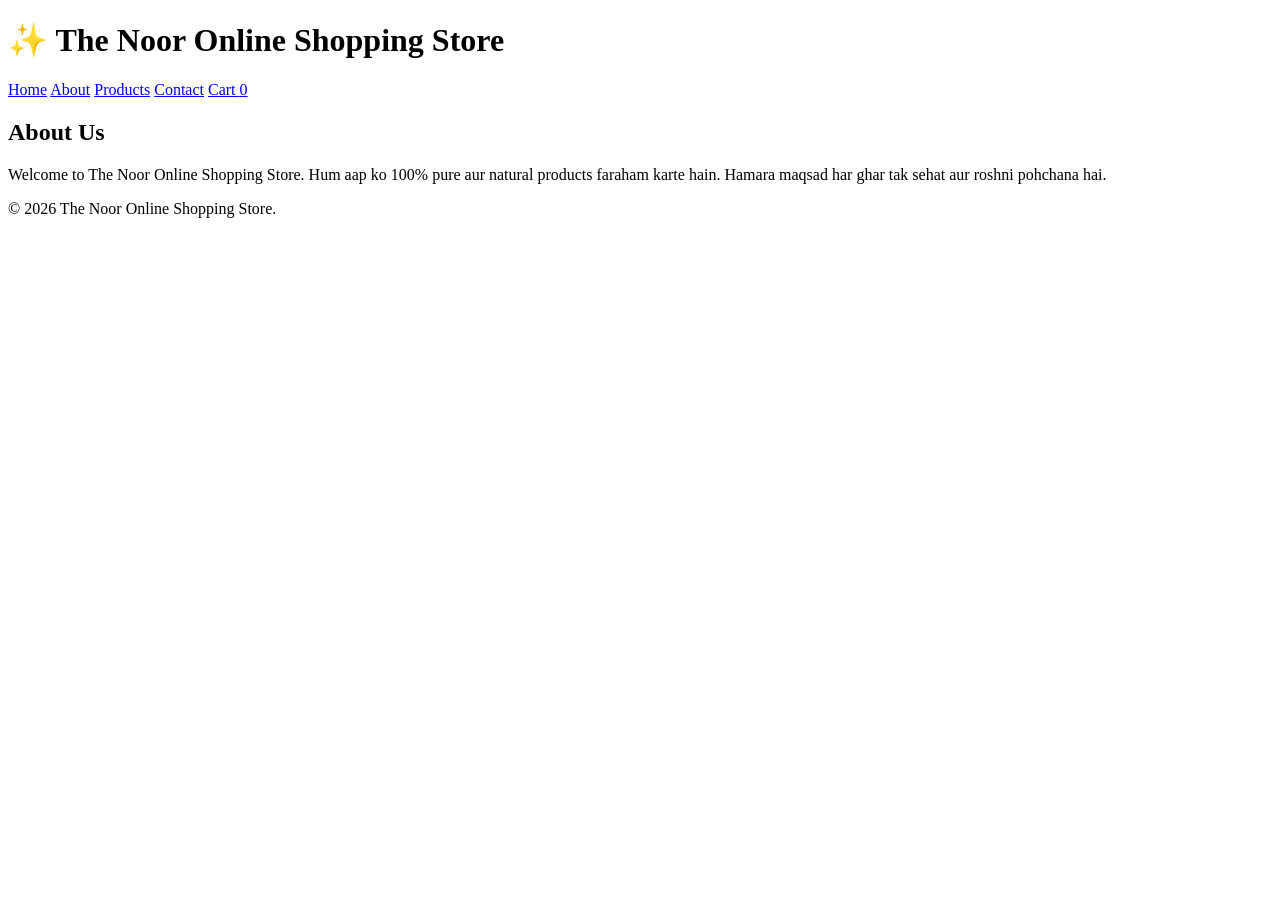
==== about.html @ 9815e2d3 "Create about.html" ====
<!DOCTYPE html>
<html lang="en">
<head>
  <meta charset="UTF-8">
  <meta name="viewport" content="width=device-width, initial-scale=1.0">
  <title>About - The Noor Online Shopping Store</title>
  <link rel="stylesheet" href="style.css">
</head>
<body>
  <header>
    <h1>✨ The Noor Online Shopping Store</h1>
    <nav>
      <a href="index.html">Home</a>
      <a href="about.html" class="active">About</a>
      <a href="products.html">Products</a>
      <a href="contact.html">Contact</a>
      <a href="cart.html">Cart <span id="cart-count">0</span></a>
    </nav>
  </header>
  <div class="container">
    <h2>About Us</h2>
    <p>Welcome to The Noor Online Shopping Store. Hum aap ko 100% pure aur natural products faraham karte hain. Hamara maqsad har ghar tak sehat aur roshni pohchana hai.</p>
  </div>
  <footer><p>© 2026 The Noor Online Shopping Store.</p></footer>
  <script src="script.js"></script>
</body>
</html>
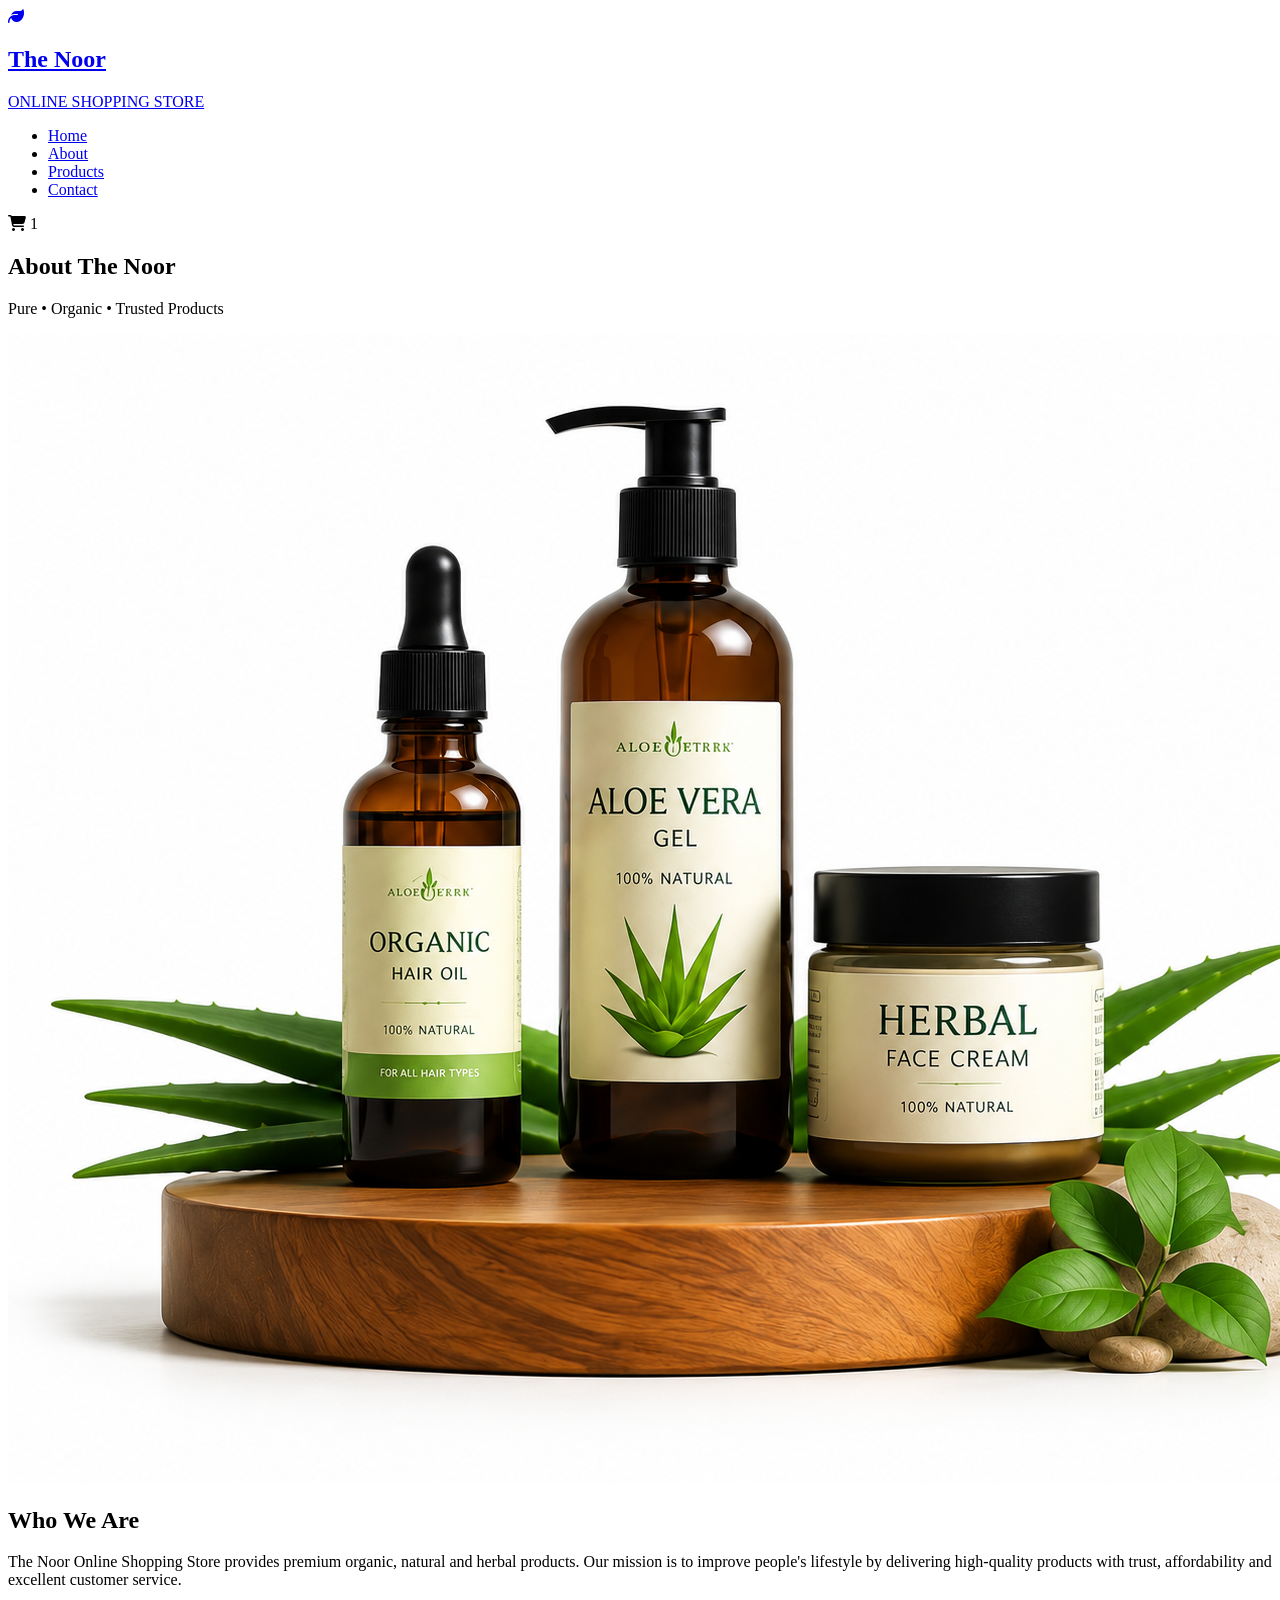
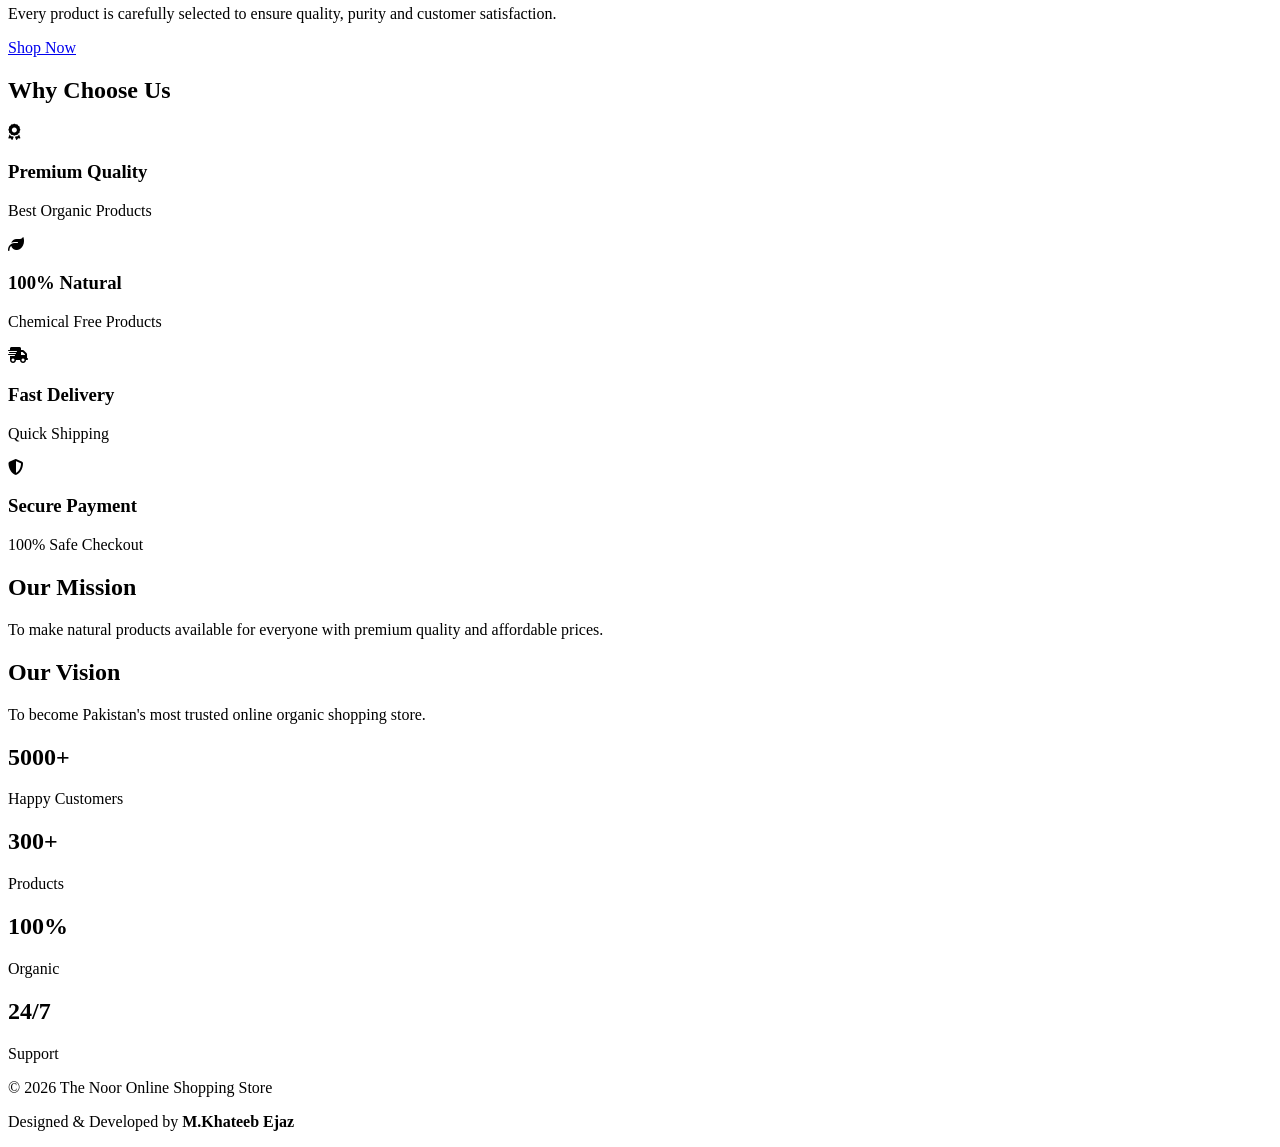
==== commit 813722cb: "Update about.html" ====
--- a/about.html
+++ b/about.html
@@ -1,27 +1,265 @@
 <!DOCTYPE html>
 <html lang="en">
+
 <head>
-  <meta charset="UTF-8">
-  <meta name="viewport" content="width=device-width, initial-scale=1.0">
-  <title>About - The Noor Online Shopping Store</title>
-  <link rel="stylesheet" href="style.css">
+
+<meta charset="UTF-8">
+<meta name="viewport" content="width=device-width, initial-scale=1.0">
+
+<title>About | The Noor Online Shopping Store</title>
+
+<link rel="preconnect" href="https://fonts.googleapis.com">
+<link rel="preconnect" href="https://fonts.gstatic.com" crossorigin>
+
+<link href="https://fonts.googleapis.com/css2?family=Poppins:wght@300;400;500;600;700;800&display=swap" rel="stylesheet">
+
+<link rel="stylesheet"
+href="https://cdnjs.cloudflare.com/ajax/libs/font-awesome/6.7.1/css/all.min.css">
+
+<link rel="stylesheet" href="about.css">
+
 </head>
+
 <body>
-  <header>
-    <h1>✨ The Noor Online Shopping Store</h1>
-    <nav>
-      <a href="index.html">Home</a>
-      <a href="about.html" class="active">About</a>
-      <a href="products.html">Products</a>
-      <a href="contact.html">Contact</a>
-      <a href="cart.html">Cart <span id="cart-count">0</span></a>
-    </nav>
-  </header>
-  <div class="container">
-    <h2>About Us</h2>
-    <p>Welcome to The Noor Online Shopping Store. Hum aap ko 100% pure aur natural products faraham karte hain. Hamara maqsad har ghar tak sehat aur roshni pohchana hai.</p>
-  </div>
-  <footer><p>© 2026 The Noor Online Shopping Store.</p></footer>
-  <script src="script.js"></script>
+
+<!-- NAVBAR -->
+
+<header>
+
+<nav class="navbar">
+
+<a href="index.html" class="logo">
+
+<i class="fa-solid fa-leaf"></i>
+
+<div>
+
+<h2>The Noor</h2>
+
+<span>ONLINE SHOPPING STORE</span>
+
+</div>
+
+</a>
+
+<ul class="menu">
+
+<li><a href="index.html">Home</a></li>
+
+<li><a class="active" href="#">About</a></li>
+
+<li><a href="products.html">Products</a></li>
+
+<li><a href="contact.html">Contact</a></li>
+
+</ul>
+
+<div class="cart">
+
+<i class="fa-solid fa-cart-shopping"></i>
+
+<span>1</span>
+
+</div>
+
+</nav>
+
+</header>
+
+<!-- HERO -->
+
+<section class="about-hero">
+
+<h1>About The Noor</h1>
+
+<p>
+Pure • Organic • Trusted Products
+</p>
+
+</section>
+
+<!-- ABOUT -->
+
+<section class="about">
+
+<div class="about-image">
+
+<img src="Product img.png">
+
+</div>
+
+<div class="about-content">
+
+<h2>Who We Are</h2>
+
+<p>
+
+The Noor Online Shopping Store provides premium organic,
+natural and herbal products. Our mission is to improve
+people's lifestyle by delivering high-quality products
+with trust, affordability and excellent customer service.
+
+</p>
+
+<p>
+
+Every product is carefully selected to ensure quality,
+purity and customer satisfaction.
+
+</p>
+
+<a href="products.html" class="btn">
+
+Shop Now
+
+</a>
+
+</div>
+
+</section>
+
+<!-- FEATURES -->
+
+<section class="why">
+
+<h2>Why Choose Us</h2>
+
+<div class="cards">
+
+<div class="card">
+
+<i class="fa-solid fa-award"></i>
+
+<h3>Premium Quality</h3>
+
+<p>Best Organic Products</p>
+
+</div>
+
+<div class="card">
+
+<i class="fa-solid fa-leaf"></i>
+
+<h3>100% Natural</h3>
+
+<p>Chemical Free Products</p>
+
+</div>
+
+<div class="card">
+
+<i class="fa-solid fa-truck-fast"></i>
+
+<h3>Fast Delivery</h3>
+
+<p>Quick Shipping</p>
+
+</div>
+
+<div class="card">
+
+<i class="fa-solid fa-shield-halved"></i>
+
+<h3>Secure Payment</h3>
+
+<p>100% Safe Checkout</p>
+
+</div>
+
+</div>
+
+</section>
+
+<!-- MISSION -->
+
+<section class="mission">
+
+<div>
+
+<h2>Our Mission</h2>
+
+<p>
+
+To make natural products available for everyone
+with premium quality and affordable prices.
+
+</p>
+
+</div>
+
+<div>
+
+<h2>Our Vision</h2>
+
+<p>
+
+To become Pakistan's most trusted online
+organic shopping store.
+
+</p>
+
+</div>
+
+</section>
+
+<!-- STATS -->
+
+<section class="stats">
+
+<div>
+
+<h2>5000+</h2>
+
+<p>Happy Customers</p>
+
+</div>
+
+<div>
+
+<h2>300+</h2>
+
+<p>Products</p>
+
+</div>
+
+<div>
+
+<h2>100%</h2>
+
+<p>Organic</p>
+
+</div>
+
+<div>
+
+<h2>24/7</h2>
+
+<p>Support</p>
+
+</div>
+
+</section>
+
+<!-- FOOTER -->
+
+<footer>
+
+<p>
+
+© 2026 The Noor Online Shopping Store
+
+</p>
+
+<p class="developer">
+
+Designed & Developed by
+
+<strong>M.Khateeb Ejaz</strong>
+
+</p>
+
+</footer>
+
 </body>
+
 </html>
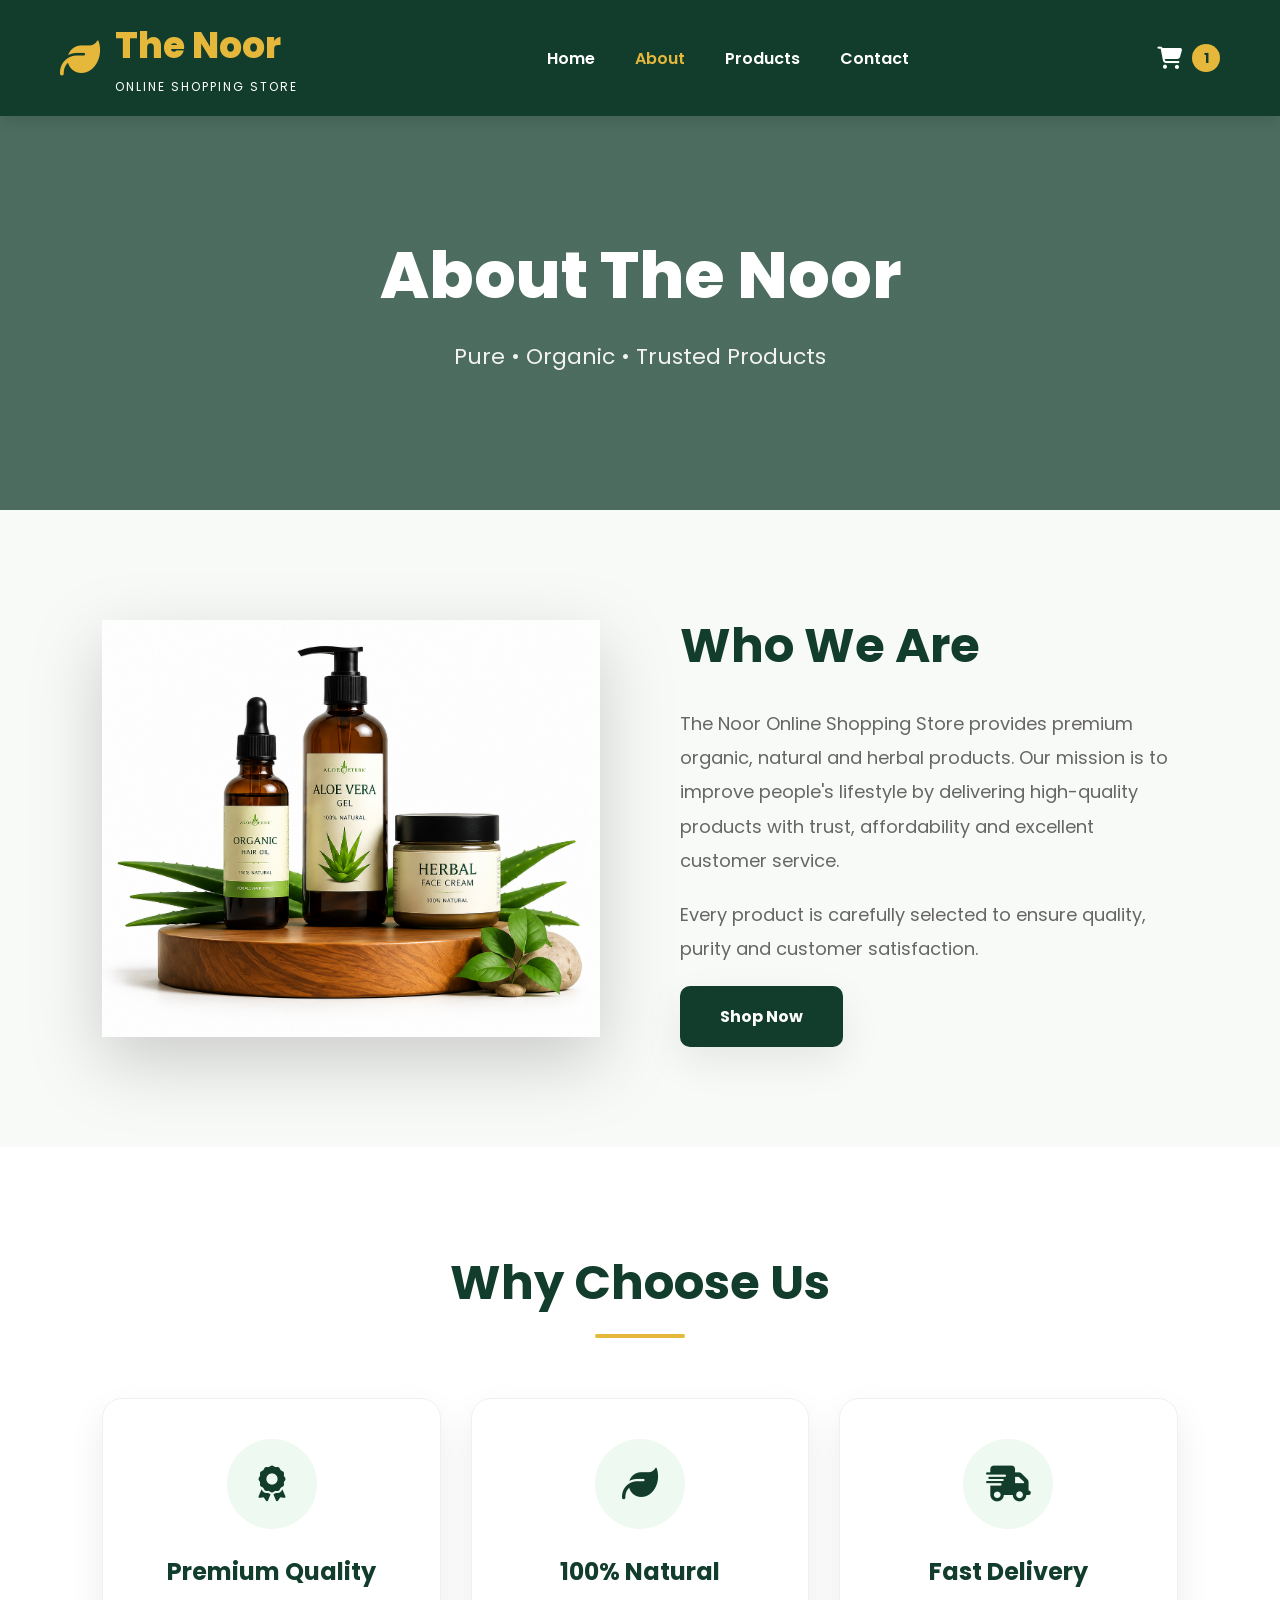
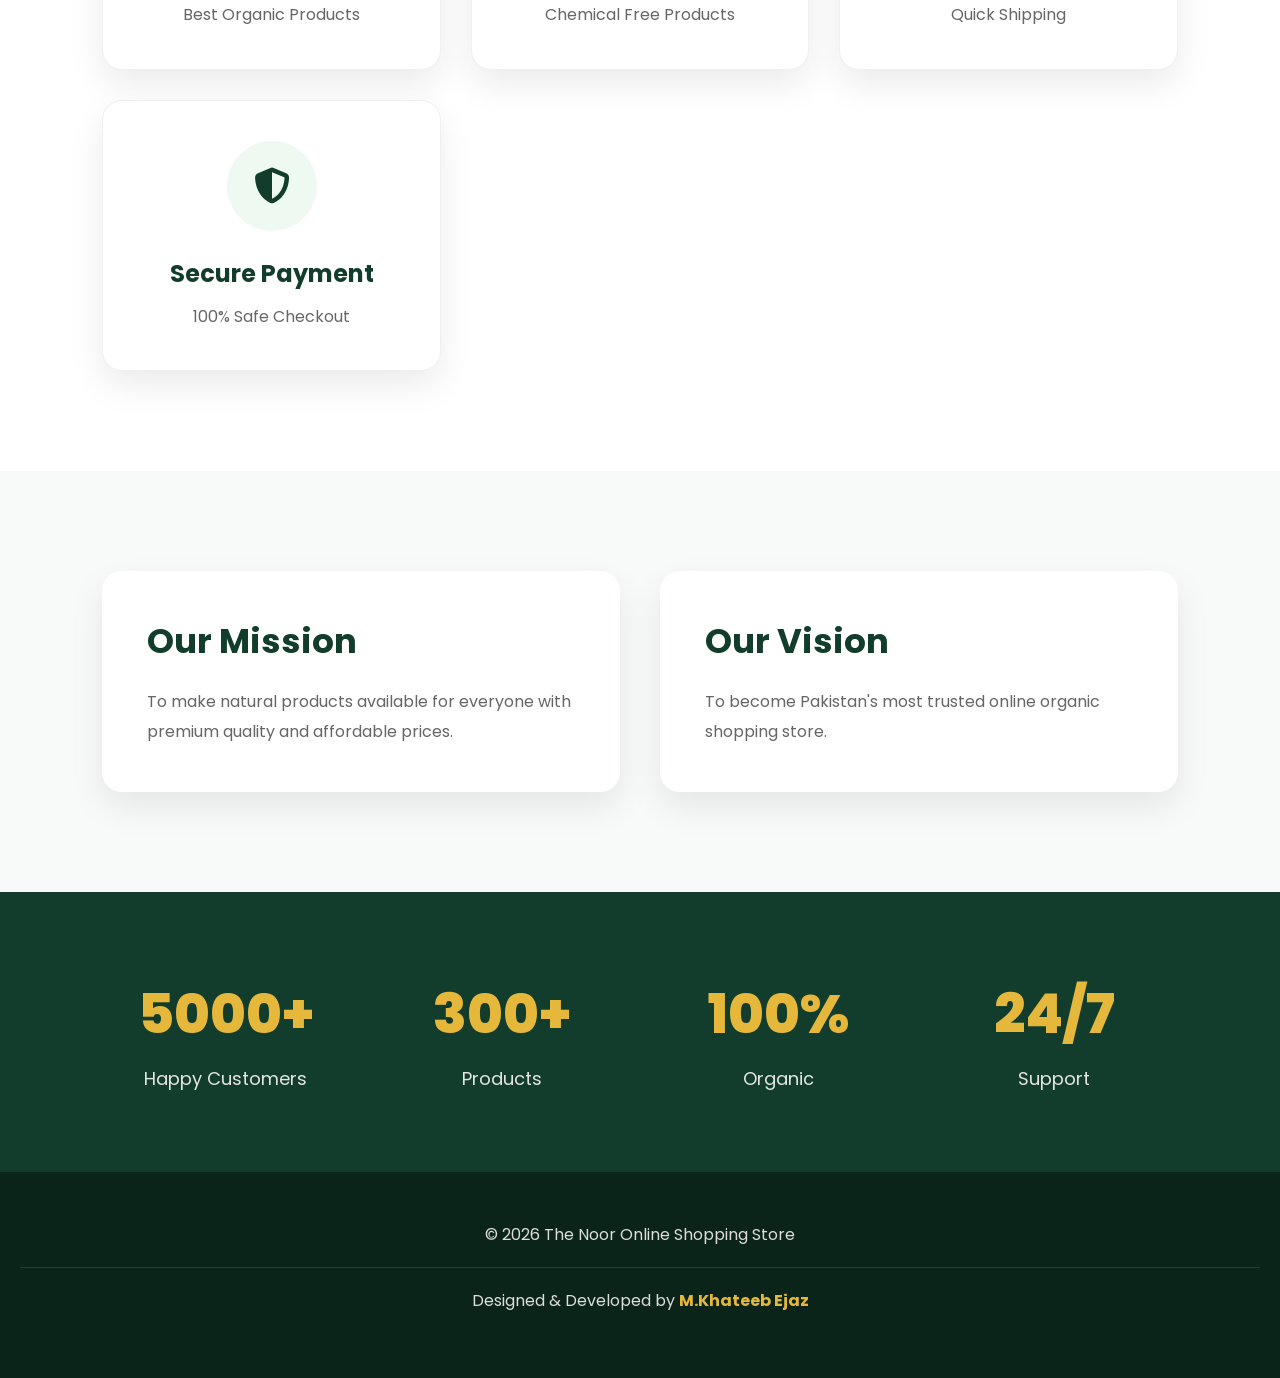
==== commit 30587b62: "Update about.html" ====
--- a/about.html
+++ b/about.html
@@ -260,6 +260,8 @@
 
 </footer>
 
+
+  <script src="script.js"></script>
 </body>
 
 </html>
--- a/about.css
+++ b/about.css
@@ -0,0 +1,733 @@
+
+/*==================================
+ GOOGLE FONT
+==================================*/
+@import url('https://fonts.googleapis.com/css2?family=Poppins:wght@300;400;500;600;700;800&display=swap');
+
+/*==================================
+ RESET
+==================================*/
+
+*{
+    margin:0;
+    padding:0;
+    box-sizing:border-box;
+    text-decoration:none;
+    list-style:none;
+}
+
+html{
+    scroll-behavior:smooth;
+}
+
+body{
+    font-family:'Poppins',sans-serif;
+    background:#f8faf7;
+    color:#123d2c;
+    overflow-x:hidden;
+}
+
+/*==================================
+ VARIABLES
+==================================*/
+
+:root{
+
+    --green:#123d2c;
+    --green2:#1d5d43;
+    --gold:#e5b73b;
+    --white:#ffffff;
+    --text:#666;
+
+    --shadow:0 15px 40px rgba(0,0,0,.08);
+
+}
+
+/*==================================
+ NAVBAR
+==================================*/
+
+header{
+
+    position:fixed;
+
+    top:0;
+    left:0;
+
+    width:100%;
+
+    background:var(--green);
+
+    z-index:999;
+
+    box-shadow:0 8px 20px rgba(0,0,0,.15);
+
+}
+
+.navbar{
+
+    max-width:1400px;
+
+    margin:auto;
+
+    display:flex;
+
+    justify-content:space-between;
+
+    align-items:center;
+
+    padding:18px 60px;
+
+}
+
+.logo{
+
+    display:flex;
+
+    align-items:center;
+
+    gap:15px;
+
+    color:white;
+
+}
+
+.logo i{
+
+    font-size:40px;
+
+    color:var(--gold);
+
+}
+
+.logo h2{
+
+    font-size:36px;
+
+    color:var(--gold);
+
+    font-weight:800;
+
+}
+
+.logo span{
+
+    font-size:12px;
+
+    letter-spacing:2px;
+
+}
+
+.menu{
+
+    display:flex;
+
+    gap:40px;
+
+}
+
+.menu a{
+
+    color:white;
+
+    font-weight:600;
+
+    transition:.3s;
+
+}
+
+.menu a:hover,
+.menu .active{
+
+    color:var(--gold);
+
+}
+
+.cart{
+
+    display:flex;
+
+    align-items:center;
+
+    gap:10px;
+
+    color:white;
+
+    font-size:22px;
+
+}
+
+.cart span{
+
+    width:28px;
+    height:28px;
+
+    border-radius:50%;
+
+    background:var(--gold);
+
+    color:var(--green);
+
+    display:flex;
+
+    justify-content:center;
+
+    align-items:center;
+
+    font-size:14px;
+
+    font-weight:700;
+
+}
+
+/*==================================
+ HERO
+==================================*/
+
+.about-hero{
+
+    margin-top:90px;
+
+    height:420px;
+
+    display:flex;
+
+    justify-content:center;
+
+    align-items:center;
+
+    flex-direction:column;
+
+    text-align:center;
+
+    background:
+    linear-gradient(rgba(18,61,44,.75),
+    rgba(18,61,44,.75)),
+    url("../images/bg.jpg");
+
+    background-size:cover;
+
+    background-position:center;
+
+}
+
+.about-hero h1{
+
+    color:white;
+
+    font-size:65px;
+
+    font-weight:800;
+
+    margin-bottom:15px;
+
+}
+
+.about-hero p{
+
+    color:#f3f3f3;
+
+    font-size:22px;
+
+}
+
+/*==================================
+ ABOUT
+==================================*/
+
+.about{
+
+    padding:100px 8%;
+
+    display:flex;
+
+    align-items:center;
+
+    justify-content:space-between;
+
+    gap:80px;
+
+}
+
+.about-image{
+
+    flex:1;
+
+}
+
+.about-image img{
+
+    width:100%;
+
+    max-width:550px;
+
+    display:block;
+
+    margin:auto;
+
+    filter:drop-shadow(0 25px 35px rgba(0,0,0,.18));
+
+}
+
+.about-content{
+
+    flex:1;
+
+}
+
+.about-content h2{
+
+    font-size:48px;
+
+    color:var(--green);
+
+    margin-bottom:25px;
+
+}
+
+.about-content p{
+
+    color:var(--text);
+
+    line-height:1.9;
+
+    font-size:18px;
+
+    margin-bottom:20px;
+
+}
+
+.btn{
+
+    display:inline-block;
+
+    padding:18px 40px;
+
+    background:var(--green);
+
+    color:white;
+
+    font-weight:700;
+
+    border-radius:10px;
+
+    transition:.35s;
+
+    box-shadow:var(--shadow);
+
+}
+
+.btn:hover{
+
+    background:var(--gold);
+
+    color:var(--green);
+
+    transform:translateY(-5px);
+
+}
+
+
+
+
+
+
+
+
+/*==================================
+ WHY CHOOSE US
+==================================*/
+
+.why{
+
+    padding:100px 8%;
+
+    background:#ffffff;
+
+}
+
+.why h2{
+
+    text-align:center;
+
+    font-size:48px;
+
+    color:var(--green);
+
+    margin-bottom:60px;
+
+    position:relative;
+
+}
+
+.why h2::after{
+
+    content:"";
+
+    width:90px;
+
+    height:4px;
+
+    background:var(--gold);
+
+    display:block;
+
+    margin:15px auto;
+
+    border-radius:50px;
+
+}
+
+/*=========================
+ CARDS
+=========================*/
+
+.cards{
+
+    display:grid;
+
+    grid-template-columns:repeat(auto-fit,minmax(250px,1fr));
+
+    gap:30px;
+
+}
+
+.card{
+
+    background:#fff;
+
+    border-radius:20px;
+
+    padding:40px 25px;
+
+    text-align:center;
+
+    box-shadow:0 15px 35px rgba(0,0,0,.08);
+
+    transition:.35s;
+
+    border:1px solid #f0f0f0;
+
+}
+
+.card:hover{
+
+    transform:translateY(-10px);
+
+    box-shadow:0 25px 45px rgba(0,0,0,.15);
+
+}
+
+.card i{
+
+    width:90px;
+
+    height:90px;
+
+    margin:auto;
+
+    border-radius:50%;
+
+    display:flex;
+
+    align-items:center;
+
+    justify-content:center;
+
+    background:#eef9f1;
+
+    color:var(--green);
+
+    font-size:36px;
+
+    margin-bottom:25px;
+
+    transition:.35s;
+
+}
+
+.card:hover i{
+
+    background:var(--green);
+
+    color:#fff;
+
+    transform:rotate(8deg) scale(1.1);
+
+}
+
+.card h3{
+
+    color:var(--green);
+
+    font-size:24px;
+
+    margin-bottom:12px;
+
+}
+
+.card p{
+
+    color:#666;
+
+    line-height:1.7;
+
+}
+
+/*==================================
+ MISSION & VISION
+==================================*/
+
+.mission{
+
+    padding:100px 8%;
+
+    display:grid;
+
+    grid-template-columns:repeat(auto-fit,minmax(350px,1fr));
+
+    gap:40px;
+
+    background:#f7faf8;
+
+}
+
+.mission div{
+
+    background:#fff;
+
+    border-radius:20px;
+
+    padding:45px;
+
+    box-shadow:0 15px 35px rgba(0,0,0,.08);
+
+    transition:.35s;
+
+}
+
+.mission div:hover{
+
+    transform:translateY(-8px);
+
+}
+
+.mission h2{
+
+    color:var(--green);
+
+    margin-bottom:20px;
+
+    font-size:34px;
+
+}
+
+.mission p{
+
+    color:#666;
+
+    line-height:1.9;
+
+}
+
+/*==================================
+ STATS
+==================================*/
+
+.stats{
+
+    background:var(--green);
+
+    padding:80px 8%;
+
+    display:grid;
+
+    grid-template-columns:repeat(auto-fit,minmax(200px,1fr));
+
+    gap:30px;
+
+    text-align:center;
+
+}
+
+.stats div{
+
+    color:#fff;
+
+}
+
+.stats h2{
+
+    font-size:55px;
+
+    color:var(--gold);
+
+    margin-bottom:10px;
+
+    font-weight:800;
+
+}
+
+.stats p{
+
+    font-size:18px;
+
+    color:#e5e5e5;
+
+}
+
+/*==================================
+ FOOTER
+==================================*/
+
+footer{
+
+    background:#0b2419;
+
+    color:#fff;
+
+    text-align:center;
+
+    padding:50px 20px;
+
+}
+
+footer p{
+
+    color:#ddd;
+
+    margin-bottom:15px;
+
+}
+
+.developer{
+
+    margin-top:20px;
+
+    border-top:1px solid rgba(255,255,255,.1);
+
+    padding-top:20px;
+
+}
+
+.developer strong{
+
+    color:var(--gold);
+
+}
+
+/*==================================
+ RESPONSIVE
+==================================*/
+
+@media(max-width:992px){
+
+.about{
+
+    flex-direction:column;
+
+    text-align:center;
+
+}
+
+.about-content{
+
+    order:2;
+
+}
+
+.about-image{
+
+    order:1;
+
+}
+
+.navbar{
+
+    padding:18px 30px;
+
+}
+
+}
+
+@media(max-width:768px){
+
+.menu{
+
+    display:none;
+
+}
+
+.about-hero h1{
+
+    font-size:42px;
+
+}
+
+.about-content h2{
+
+    font-size:36px;
+
+}
+
+.why h2{
+
+    font-size:36px;
+
+}
+
+.mission{
+
+    grid-template-columns:1fr;
+
+}
+
+.stats{
+
+    grid-template-columns:repeat(2,1fr);
+
+}
+
+}
+
+@media(max-width:480px){
+
+.about{
+
+    padding:70px 20px;
+
+}
+
+.about-content h2{
+
+    font-size:30px;
+
+}
+
+.about-content p{
+
+    font-size:16px;
+
+}
+
+.stats{
+
+    grid-template-columns:1fr;
+
+}
+
+.stats h2{
+
+    font-size:42px;
+
+}
+
+.btn{
+
+    width:100%;
+
+    text-align:center;
+
+}
+
+}
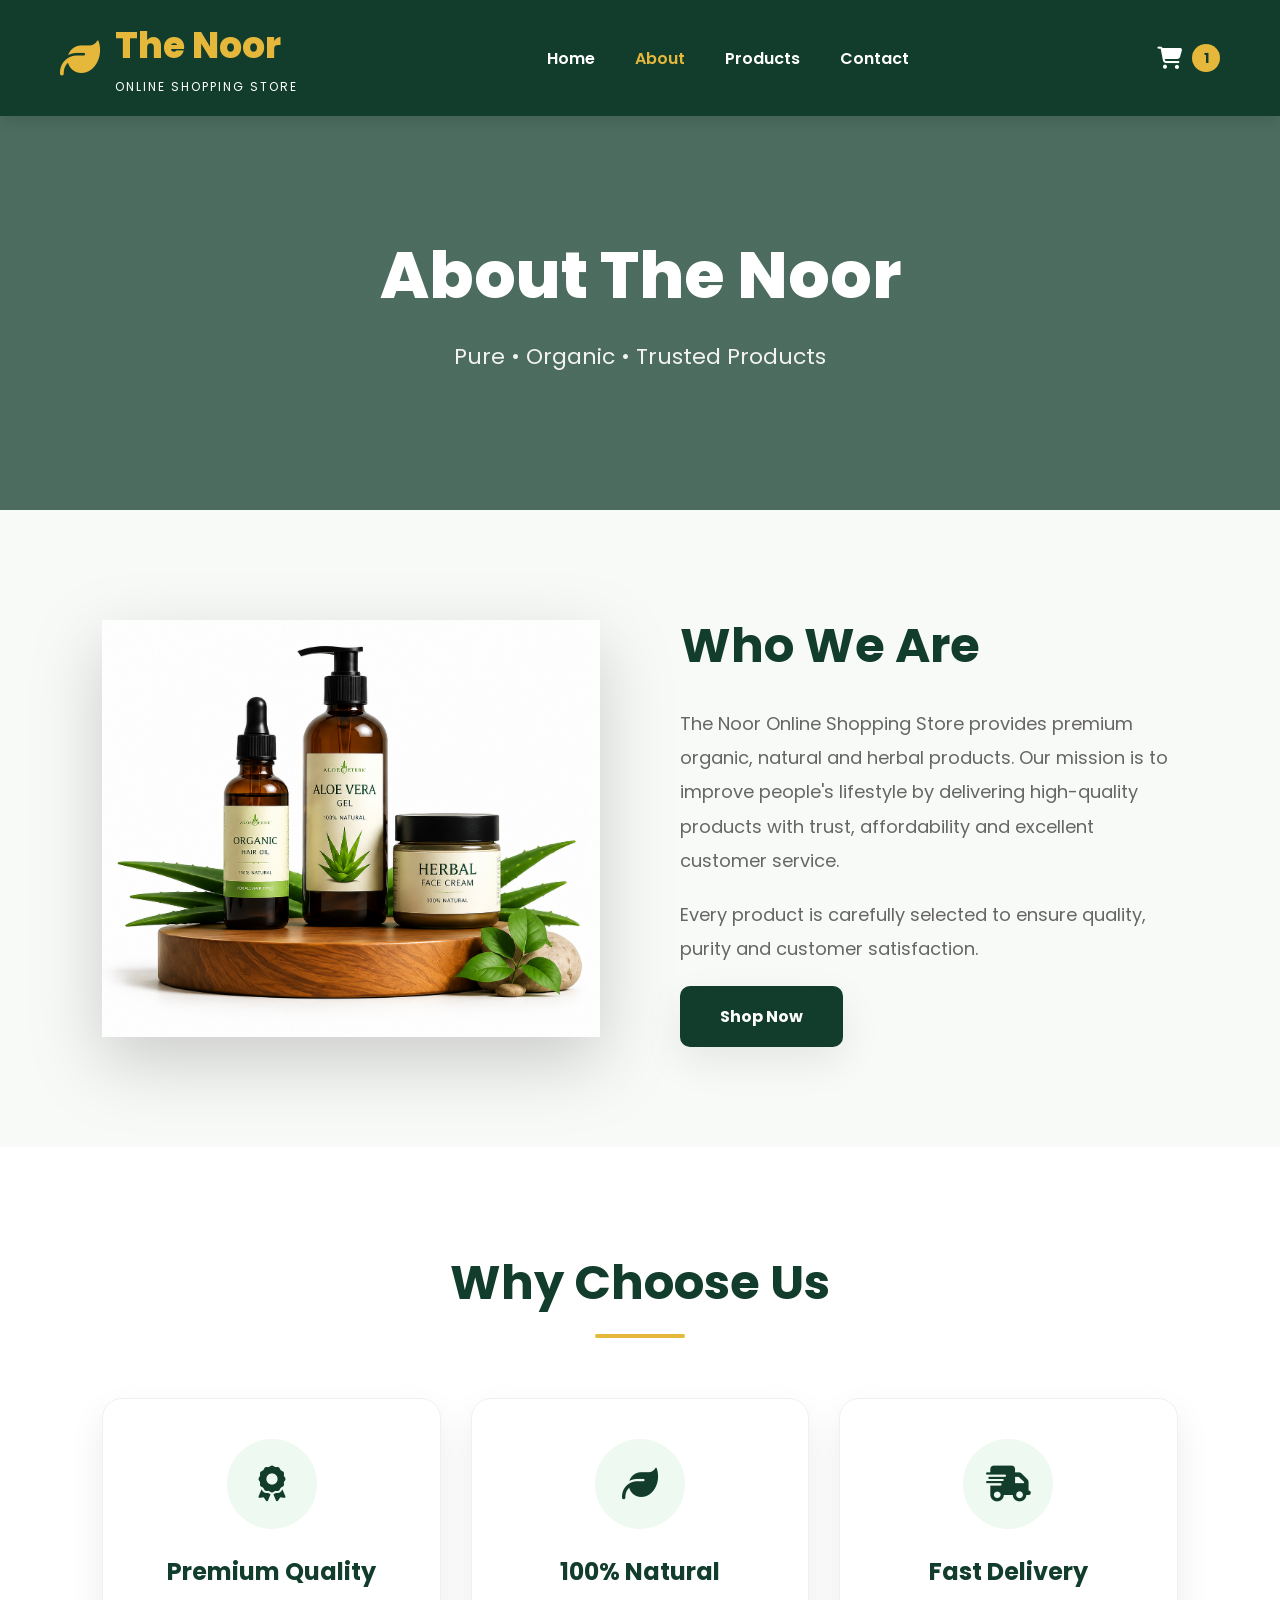
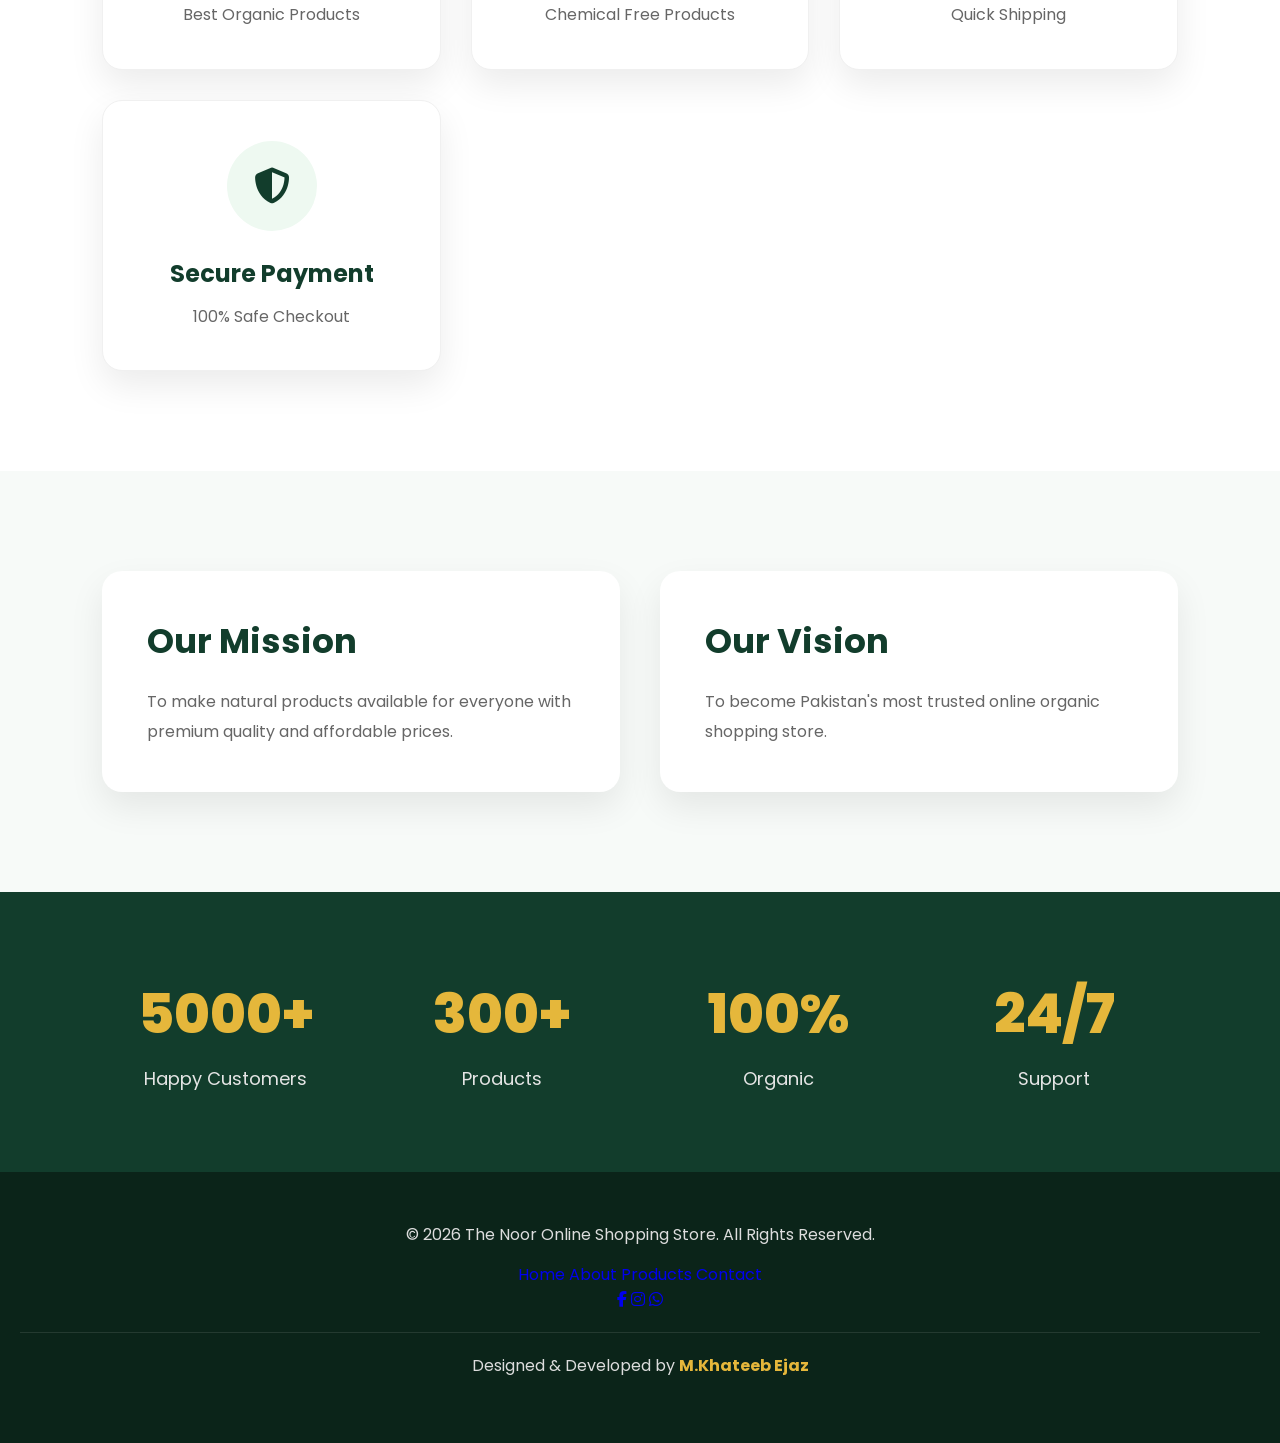
==== commit 00ca504b: "Update about.html" ====
--- a/about.html
+++ b/about.html
@@ -244,19 +244,33 @@
 
 <footer>
 
-<p>
-
-© 2026 The Noor Online Shopping Store
-
-</p>
-
-<p class="developer">
-
-Designed & Developed by
-
-<strong>M.Khateeb Ejaz</strong>
-
-</p>
+    <p>© 2026 The Noor Online Shopping Store. All Rights Reserved.</p>
+
+    <div class="footer-links">
+
+        <a href="index.html">Home</a>
+
+        <a href="about.html">About</a>
+
+        <a href="products.html">Products</a>
+
+        <a href="contact.html">Contact</a>
+
+    </div>
+
+    <div class="social">
+
+        <a href="#"><i class="fab fa-facebook-f"></i></a>
+
+        <a href="#"><i class="fab fa-instagram"></i></a>
+
+        <a href="#"><i class="fab fa-whatsapp"></i></a>
+
+    </div>
+
+    <p class="developer">
+        Designed & Developed by <strong>M.Khateeb Ejaz</strong>
+    </p>
 
 </footer>
 
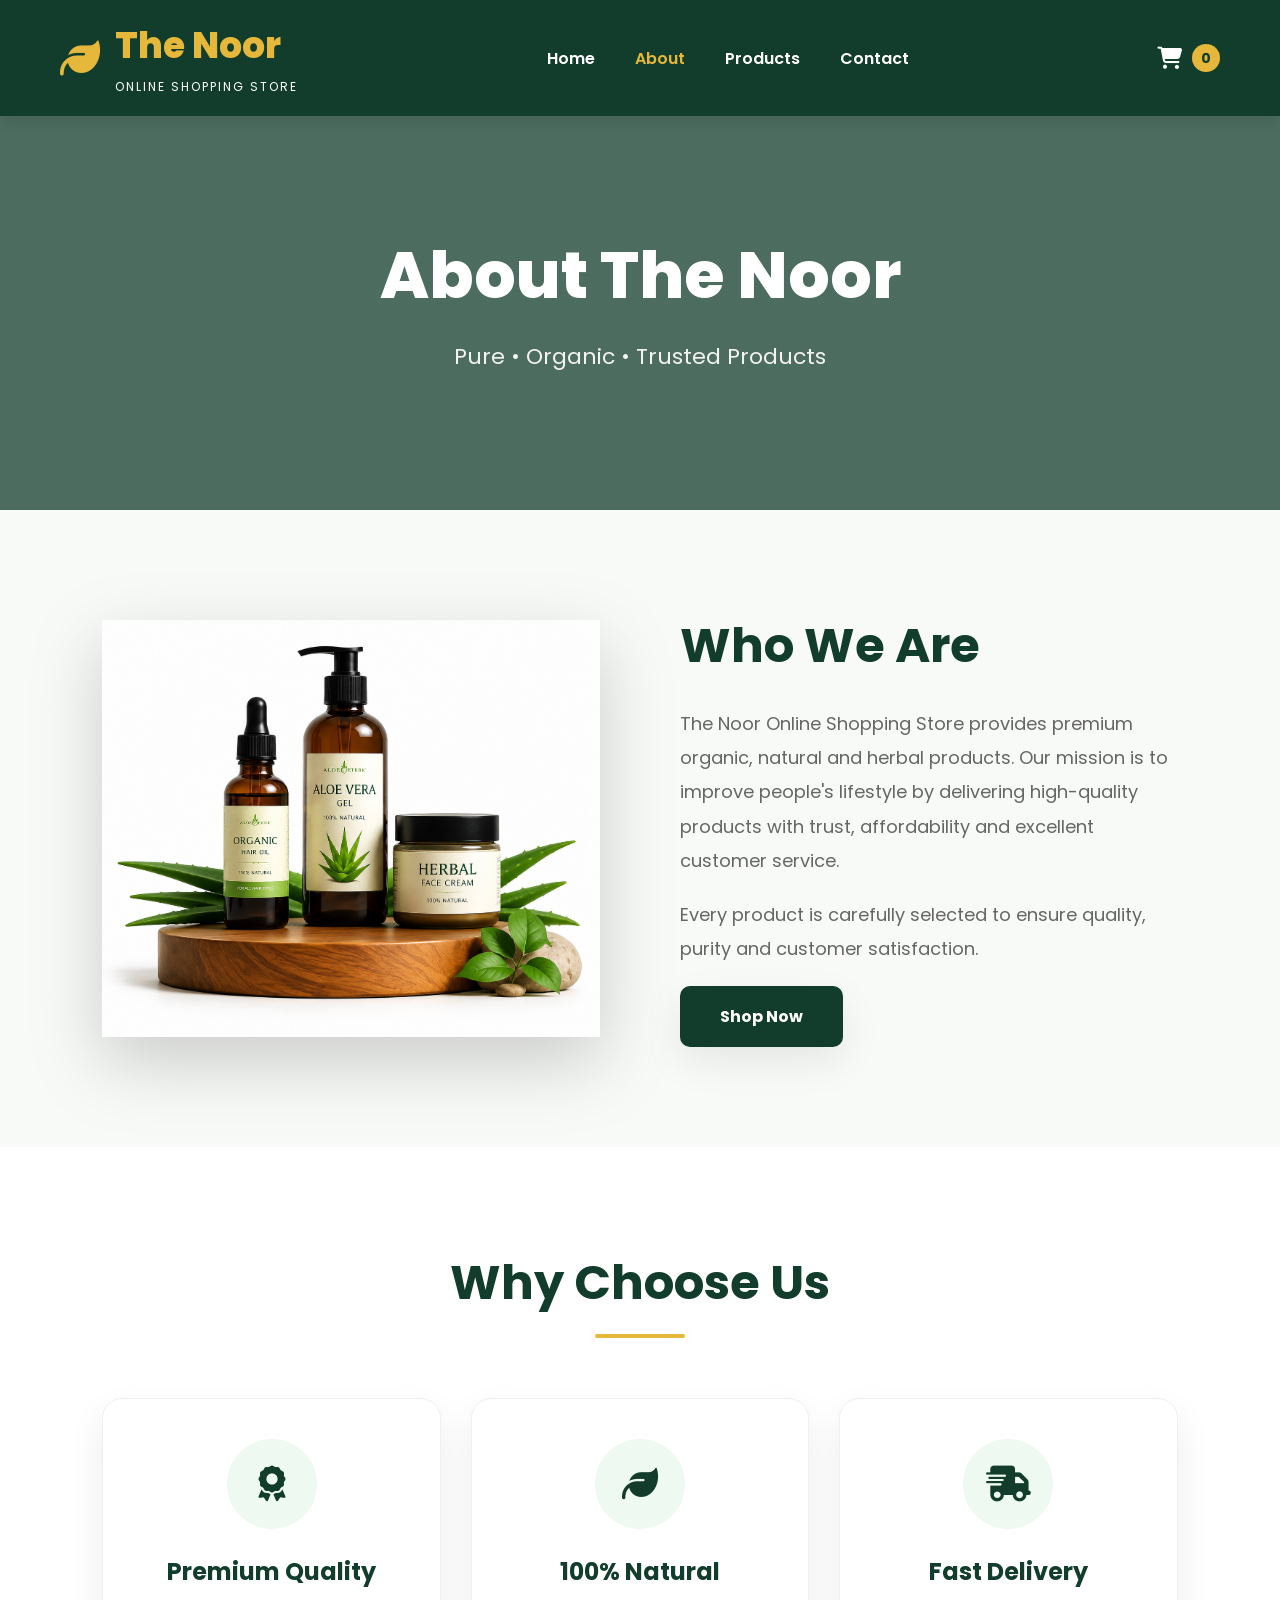
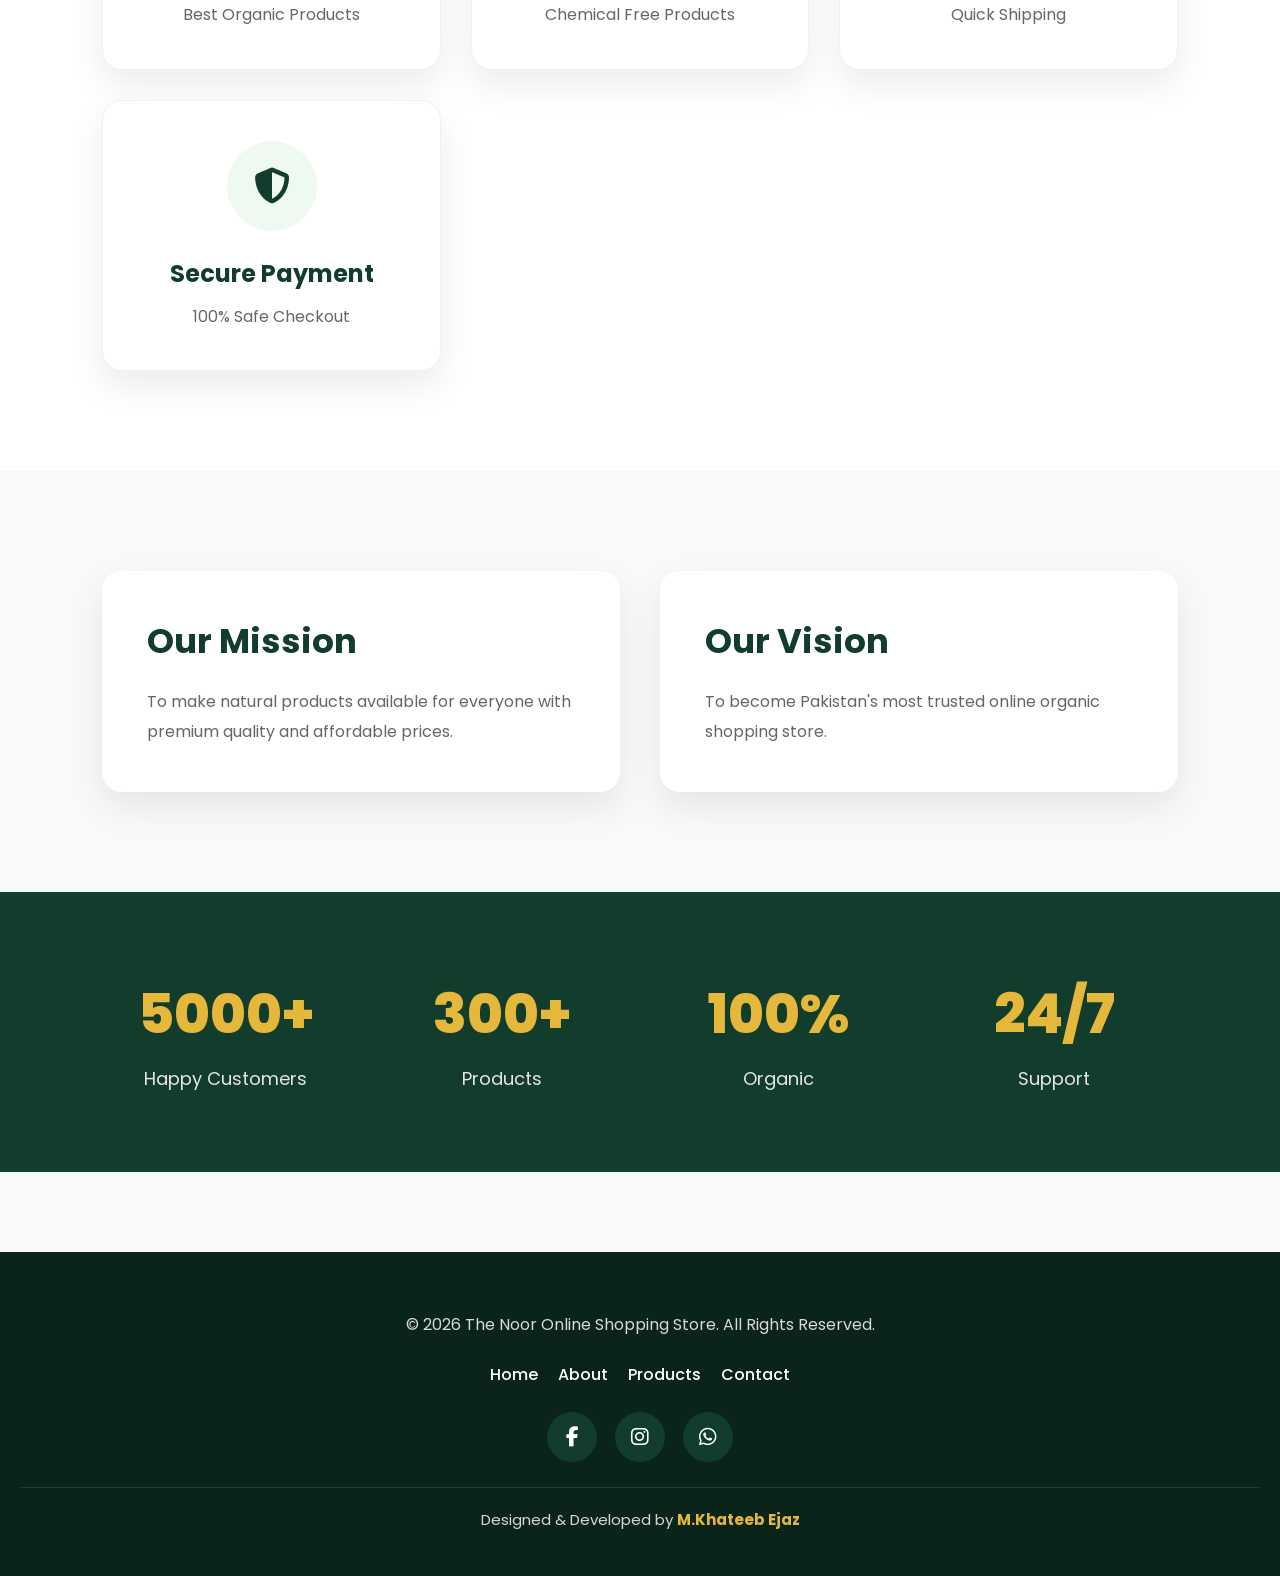
==== commit 2b6e7d92: "Update about.html" ====
--- a/about.html
+++ b/about.html
@@ -276,6 +276,7 @@
 
 
   <script src="script.js"></script>
+    <script src="cart.js"></script>
 </body>
 
 </html>
--- a/about.css
+++ b/about.css
@@ -580,33 +580,158 @@
  FOOTER
 ==================================*/
 
+/* footer{
+
+    background:#0b2419;
+
+    color:#fff;
+
+    text-align:center;
+
+    padding:50px 20px;
+
+}
+
+footer p{
+
+    color:#ddd;
+
+    margin-bottom:15px;
+
+}
+
+.developer{
+
+    margin-top:20px;
+
+    border-top:1px solid rgba(255,255,255,.1);
+
+    padding-top:20px;
+
+}
+
+.developer strong{
+
+    color:var(--gold);
+
+} */
+
+
+/*==================================
+ FOOTER
+==================================*/
+
 footer{
 
     background:#0b2419;
 
-    color:#fff;
+    color:#ffffff;
 
     text-align:center;
 
-    padding:50px 20px;
+    padding:60px 20px 30px;
+
+    margin-top:80px;
 
 }
 
 footer p{
 
-    color:#ddd;
+    color:#d8d8d8;
 
     margin-bottom:15px;
 
+    font-size:16px;
+
+}
+
+.footer-links{
+
+    display:flex;
+
+    justify-content:center;
+
+    flex-wrap:wrap;
+
+    gap:20px;
+
+    margin:25px 0;
+
+}
+
+.footer-links a{
+
+    color:#ffffff;
+
+    transition:.3s;
+
+    font-weight:500;
+
+}
+
+.footer-links a:hover{
+
+    color:var(--gold);
+
+}
+
+.social{
+
+    display:flex;
+
+    justify-content:center;
+
+    gap:18px;
+
+    margin:25px 0;
+
+}
+
+.social a{
+
+    width:50px;
+
+    height:50px;
+
+    border-radius:50%;
+
+    background:var(--green);
+
+    display:flex;
+
+    justify-content:center;
+
+    align-items:center;
+
+    color:#ffffff;
+
+    font-size:20px;
+
+    transition:.35s;
+
+}
+
+.social a:hover{
+
+    background:var(--gold);
+
+    color:var(--green);
+
+    transform:translateY(-5px);
+
 }
 
 .developer{
 
-    margin-top:20px;
+    margin-top:25px;
+
+    padding-top:20px;
 
     border-top:1px solid rgba(255,255,255,.1);
 
-    padding-top:20px;
+    color:#d6d6d6;
+
+    font-size:15px;
 
 }
 
@@ -616,6 +741,16 @@
 
 }
 
+
+
+
+
+
+
+
+
+
+
 /*==================================
  RESPONSIVE
 ==================================*/
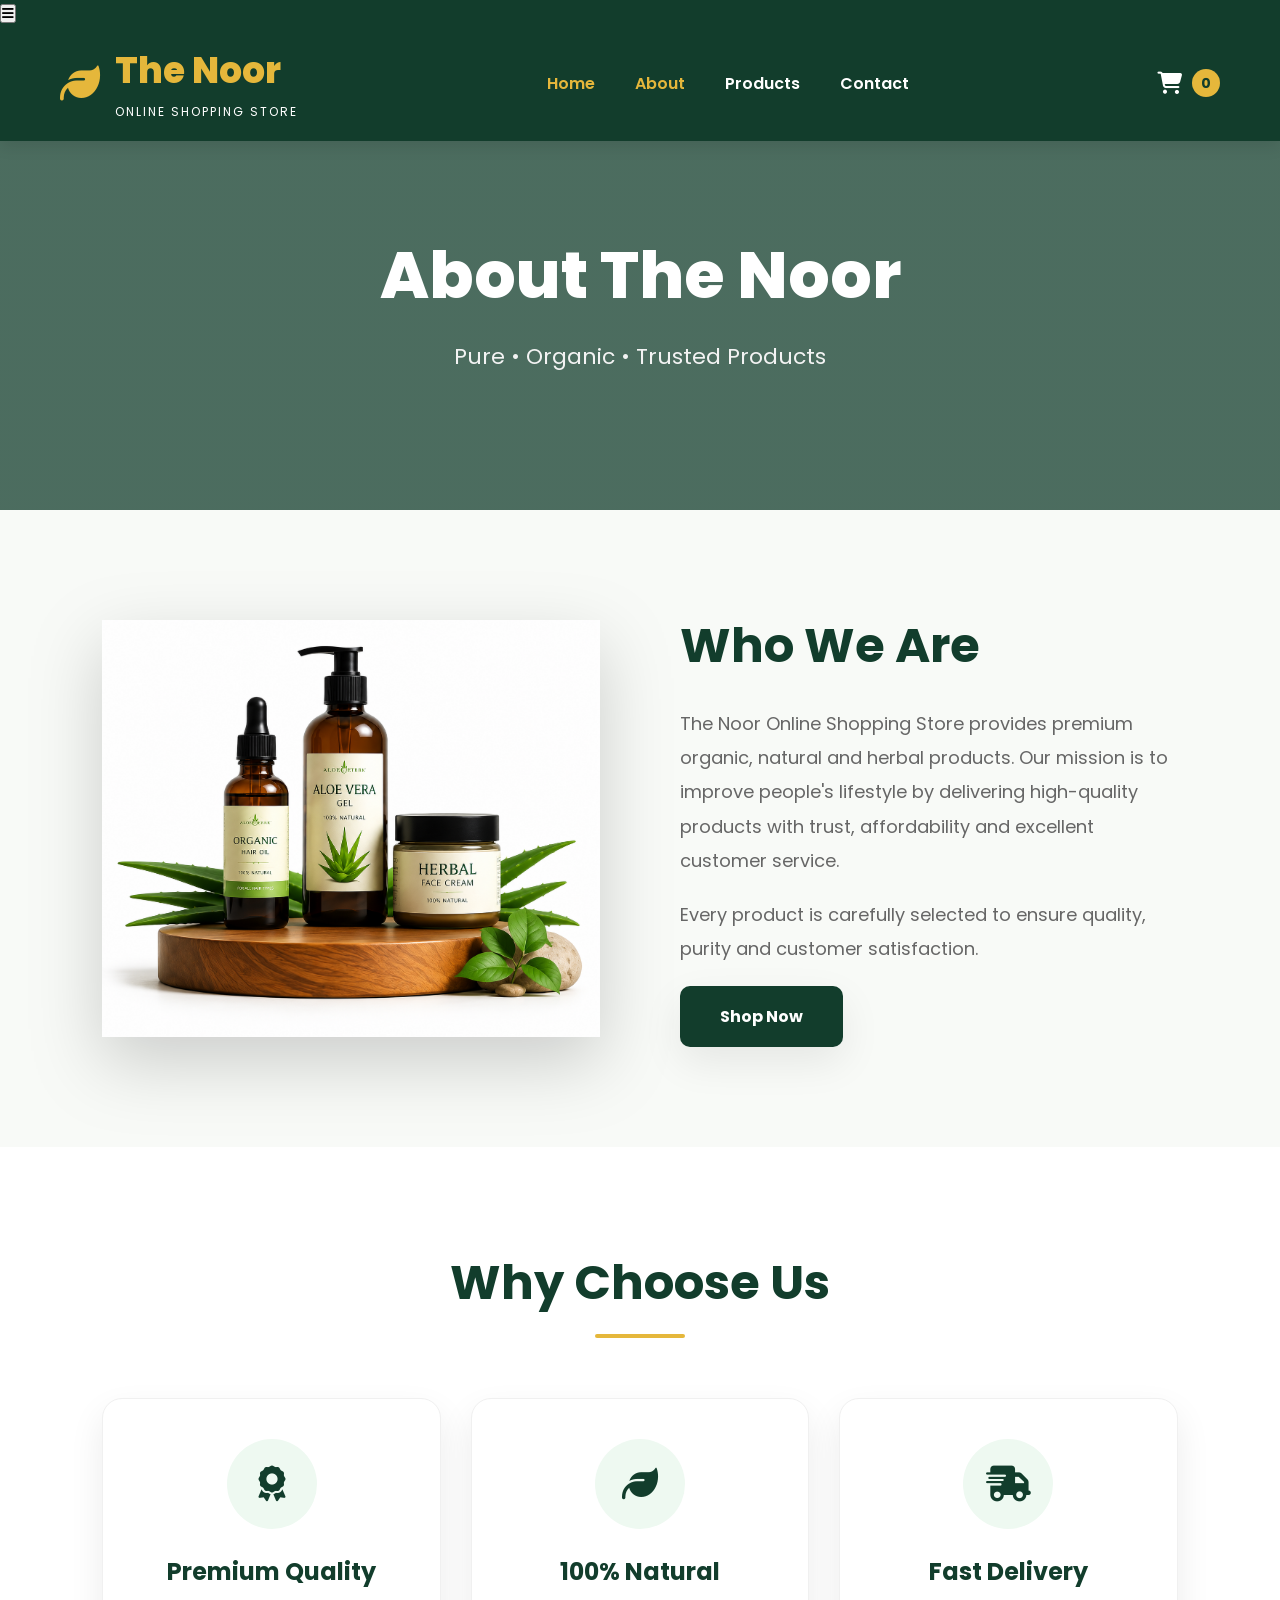
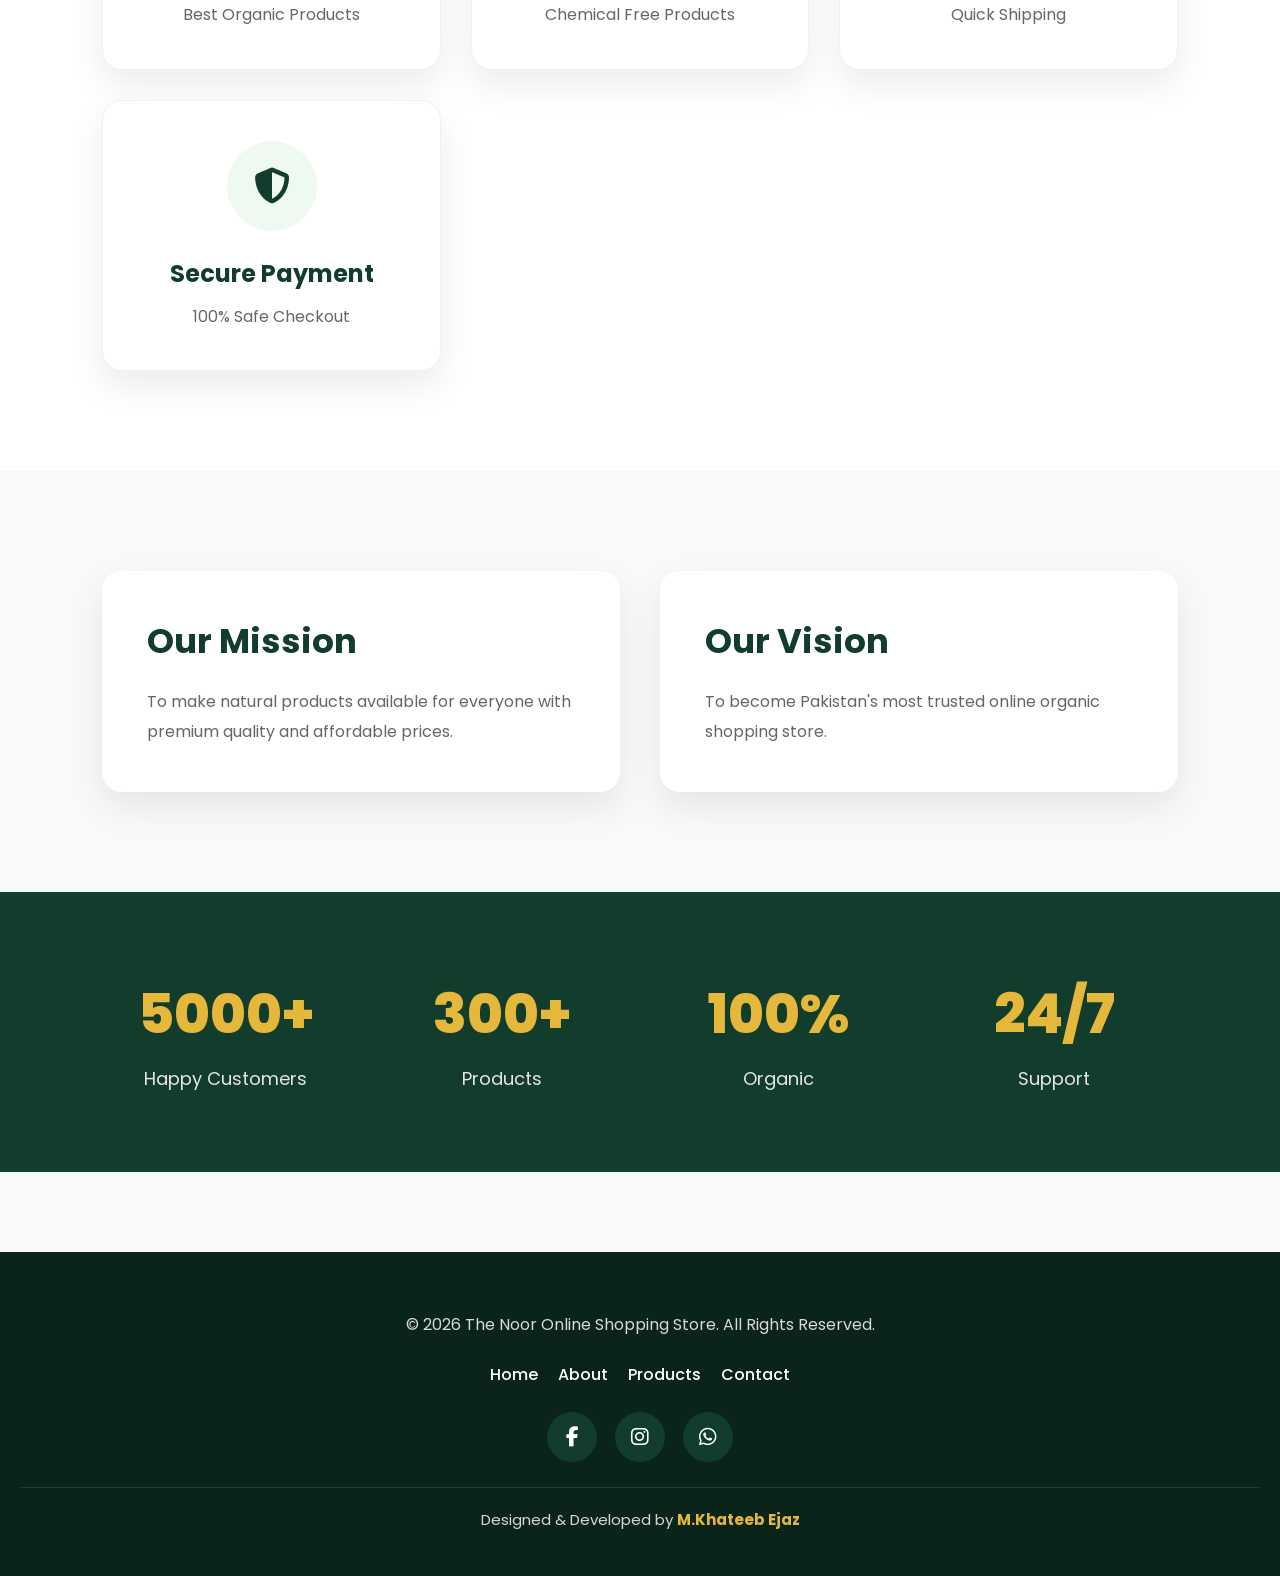
==== commit c428b2c6: "Update about.html" ====
--- a/about.html
+++ b/about.html
@@ -22,47 +22,84 @@
 
 <body>
 
-<!-- NAVBAR -->
+<!-- ================= NAVBAR ================= -->
 
 <header>
 
-<nav class="navbar">
-
-<a href="index.html" class="logo">
-
-<i class="fa-solid fa-leaf"></i>
-
-<div>
-
-<h2>The Noor</h2>
-
-<span>ONLINE SHOPPING STORE</span>
-
-</div>
-
-</a>
-
-<ul class="menu">
-
-<li><a href="index.html">Home</a></li>
-
-<li><a class="active" href="#">About</a></li>
-
-<li><a href="products.html">Products</a></li>
-
-<li><a href="contact.html">Contact</a></li>
-
-</ul>
-
-<div class="cart">
-
-<i class="fa-solid fa-cart-shopping"></i>
-
-<span>1</span>
-
-</div>
-
-</nav>
+    <!-- MOBILE MENU BUTTON -->
+    <button
+        class="menu-toggle"
+        id="menuToggle"
+        type="button"
+        aria-label="Open navigation menu"
+    >
+        <i class="fa-solid fa-bars"></i>
+    </button>
+
+
+    <nav class="navbar">
+
+        <!-- LOGO -->
+
+        <a href="index.html" class="logo">
+
+            <i class="fa-solid fa-leaf"></i>
+
+            <div>
+
+                <h2>The Noor</h2>
+
+                <span>
+                    ONLINE SHOPPING STORE
+                </span>
+
+            </div>
+
+        </a>
+
+
+        <!-- MENU -->
+
+        <ul class="menu" id="mainMenu">
+
+            <li>
+                <a class="active" href="index.html">
+                    Home
+                </a>
+            </li>
+
+            <li>
+                <a href="about.html">
+                    About
+                </a>
+            </li>
+
+            <li>
+                <a href="products.html">
+                    Products
+                </a>
+            </li>
+
+            <li>
+                <a href="contact.html">
+                    Contact
+                </a>
+            </li>
+
+        </ul>
+
+
+        <!-- CART -->
+
+        <a href="cart.html" class="cart">
+
+            <i class="fa-solid fa-cart-shopping"></i>
+
+            <span>0</span>
+
+        </a>
+
+    </nav>
 
 </header>
 
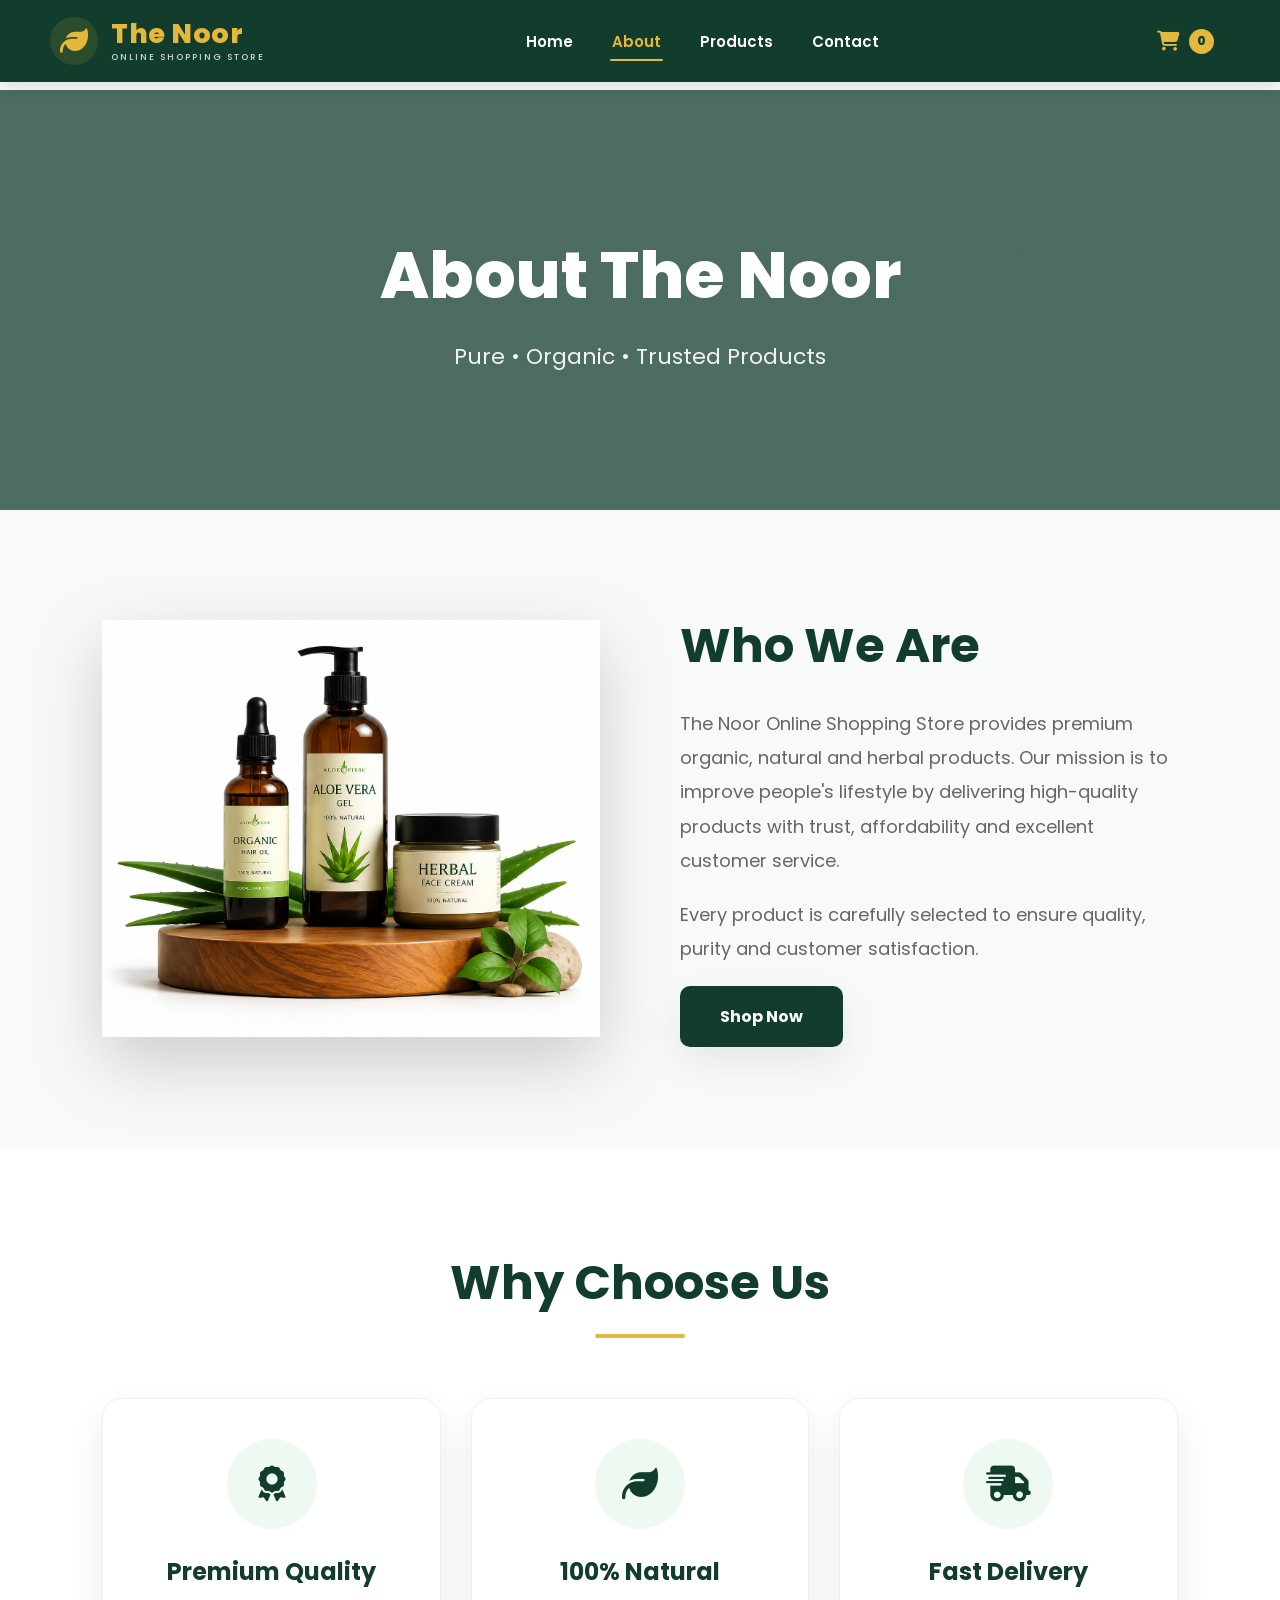
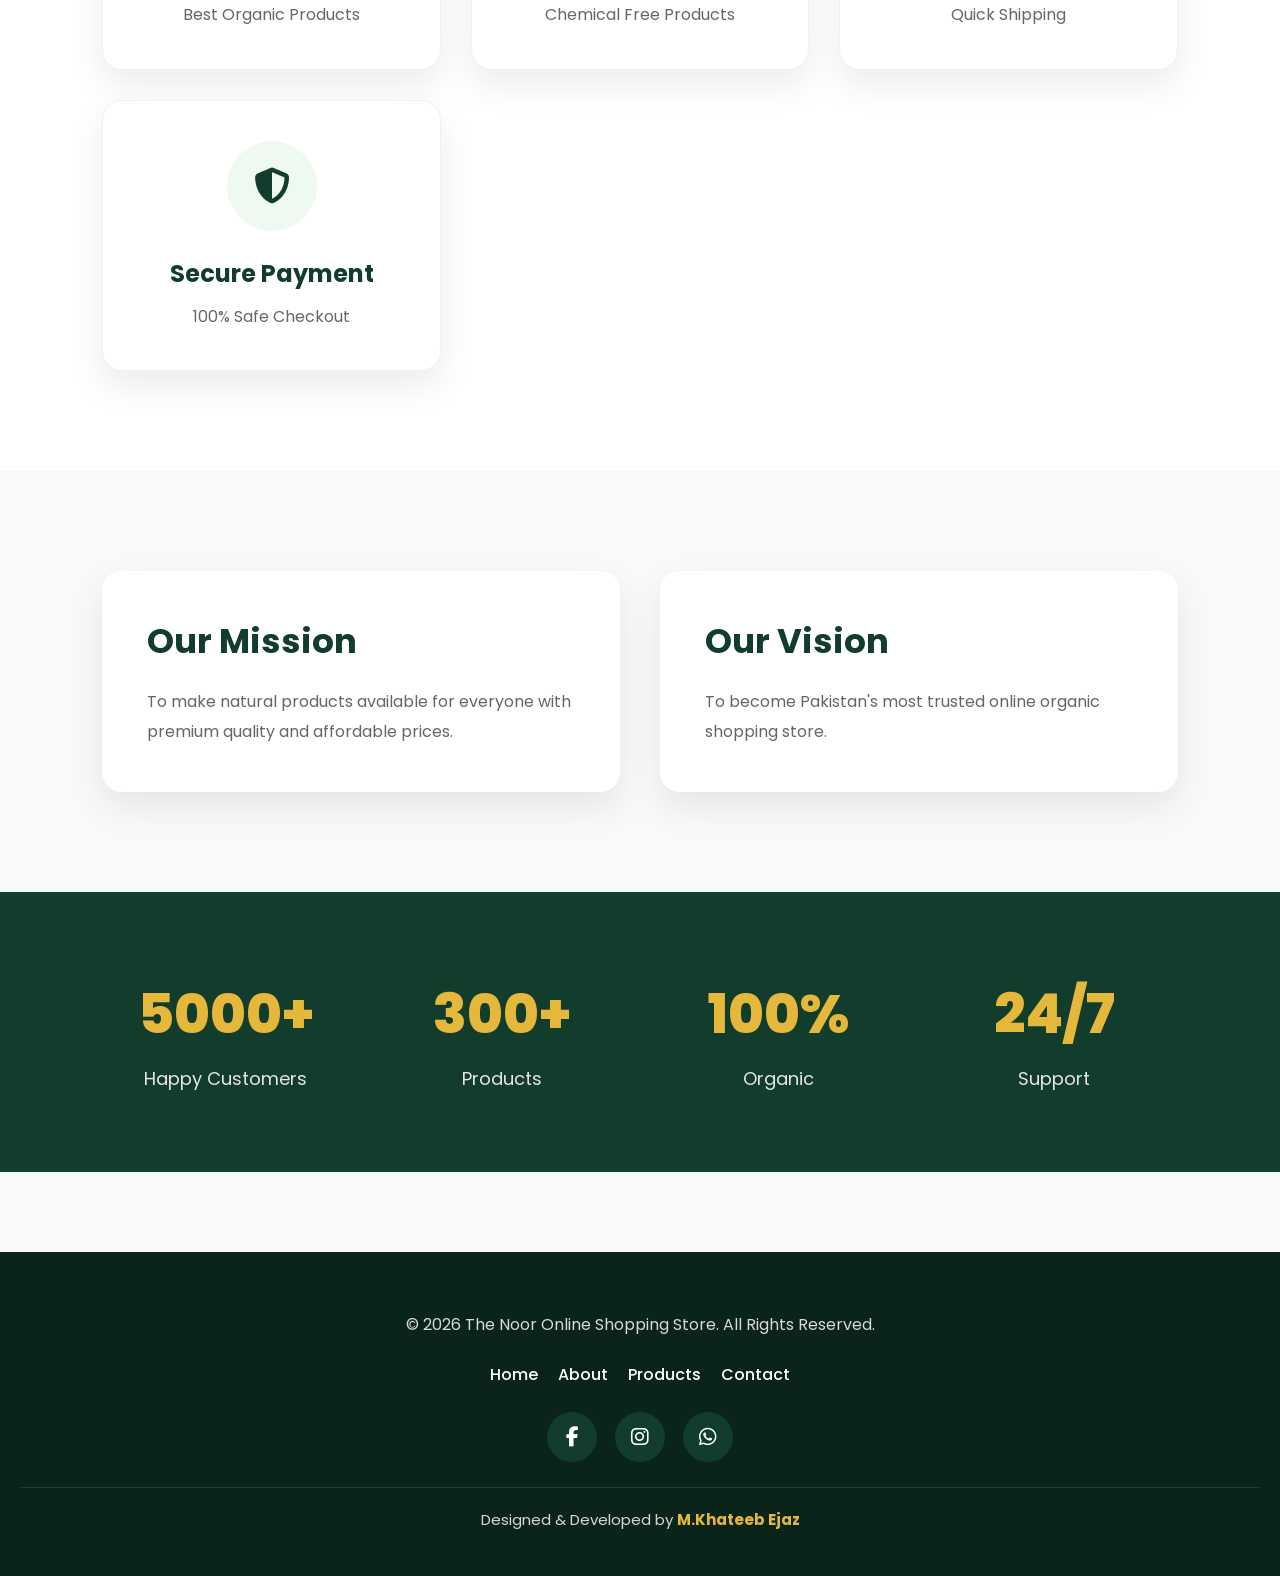
==== commit ff1b02df: "Update about.html" ====
--- a/about.html
+++ b/about.html
@@ -46,13 +46,11 @@
             <i class="fa-solid fa-leaf"></i>
 
             <div>
-
                 <h2>The Noor</h2>
 
                 <span>
                     ONLINE SHOPPING STORE
                 </span>
-
             </div>
 
         </a>
@@ -63,13 +61,13 @@
         <ul class="menu" id="mainMenu">
 
             <li>
-                <a class="active" href="index.html">
+                <a href="index.html">
                     Home
                 </a>
             </li>
 
             <li>
-                <a href="about.html">
+                <a class="active" href="about.html">
                     About
                 </a>
             </li>
--- a/about.css
+++ b/about.css
@@ -43,143 +43,510 @@
 
 }
 
-/*==================================
- NAVBAR
-==================================*/
-
-header{
-
-    position:fixed;
-
-    top:0;
-    left:0;
-
-    width:100%;
-
-    background:var(--green);
-
-    z-index:999;
-
-    box-shadow:0 8px 20px rgba(0,0,0,.15);
-
-}
-
-.navbar{
-
-    max-width:1400px;
-
-    margin:auto;
-
-    display:flex;
-
-    justify-content:space-between;
-
-    align-items:center;
-
-    padding:18px 60px;
-
-}
-
-.logo{
-
-    display:flex;
-
-    align-items:center;
-
-    gap:15px;
-
-    color:white;
-
-}
-
-.logo i{
-
-    font-size:40px;
-
-    color:var(--gold);
-
-}
-
-.logo h2{
-
-    font-size:36px;
-
-    color:var(--gold);
-
-    font-weight:800;
-
-}
-
-.logo span{
-
-    font-size:12px;
-
-    letter-spacing:2px;
-
-}
-
-.menu{
-
-    display:flex;
-
-    gap:40px;
-
-}
-
-.menu a{
-
-    color:white;
-
-    font-weight:600;
-
-    transition:.3s;
-
-}
-
-.menu a:hover,
-.menu .active{
-
-    color:var(--gold);
-
-}
-
-.cart{
-
-    display:flex;
-
-    align-items:center;
-
-    gap:10px;
-
-    color:white;
-
-    font-size:22px;
-
-}
-
-.cart span{
-
-    width:28px;
-    height:28px;
-
-    border-radius:50%;
-
-    background:var(--gold);
-
-    color:var(--green);
-
-    display:flex;
-
-    justify-content:center;
-
-    align-items:center;
-
-    font-size:14px;
-
-    font-weight:700;
-
-}
-
+/* ========================================
+   NAVBAR
+======================================== */
+
+header {
+    position: fixed;
+    top: 0;
+    left: 0;
+    width: 100%;
+
+    background: rgba(18, 61, 44, 0.98);
+
+    z-index: 9999;
+
+    box-shadow: 0 8px 25px rgba(0, 0, 0, 0.15);
+
+    backdrop-filter: blur(10px);
+}
+
+
+/* ========================================
+   NAVBAR CONTAINER
+======================================== */
+
+.navbar {
+    width: 100%;
+    max-width: 1400px;
+
+    min-height: 82px;
+
+    margin: auto;
+    padding: 15px 50px;
+
+    display: flex;
+    align-items: center;
+    justify-content: space-between;
+
+    gap: 30px;
+}
+
+
+/* ========================================
+   LOGO
+======================================== */
+
+.logo {
+    display: flex;
+    align-items: center;
+
+    gap: 13px;
+
+    color: #fff;
+
+    text-decoration: none;
+
+    flex-shrink: 0;
+}
+
+
+.logo > i {
+    width: 48px;
+    height: 48px;
+
+    display: flex;
+    align-items: center;
+    justify-content: center;
+
+    border-radius: 50%;
+
+    background: rgba(229, 183, 59, 0.12);
+
+    color: var(--gold);
+
+    font-size: 28px;
+
+    transition: 0.3s ease;
+}
+
+
+.logo:hover > i {
+    background: var(--gold);
+
+    color: var(--green);
+
+    transform: rotate(-10deg) scale(1.05);
+}
+
+
+.logo div {
+    display: flex;
+    flex-direction: column;
+
+    line-height: 1;
+}
+
+
+.logo h2 {
+    margin: 0;
+
+    color: var(--gold);
+
+    font-size: 27px;
+
+    font-weight: 800;
+
+    letter-spacing: 0.5px;
+}
+
+
+.logo span {
+    margin-top: 6px;
+
+    color: rgba(255, 255, 255, 0.8);
+
+    font-size: 9px;
+
+    font-weight: 500;
+
+    letter-spacing: 2px;
+
+    white-space: nowrap;
+}
+
+
+/* ========================================
+   MENU
+======================================== */
+
+.menu {
+    display: flex;
+
+    align-items: center;
+    justify-content: center;
+
+    gap: 35px;
+
+    margin: 0;
+    padding: 0;
+
+    list-style: none;
+}
+
+
+.menu li {
+    margin: 0;
+    padding: 0;
+}
+
+
+.menu li a {
+    position: relative;
+
+    display: inline-block;
+
+    padding: 8px 2px;
+
+    color: #fff;
+
+    text-decoration: none;
+
+    font-size: 15px;
+
+    font-weight: 600;
+
+    transition: 0.3s ease;
+}
+
+
+.menu li a::after {
+    content: "";
+
+    position: absolute;
+
+    left: 0;
+    bottom: 0;
+
+    width: 0;
+    height: 2px;
+
+    background: var(--gold);
+
+    border-radius: 20px;
+
+    transition: 0.3s ease;
+}
+
+
+.menu li a:hover {
+    color: var(--gold);
+}
+
+
+.menu li a:hover::after,
+.menu li a.active::after {
+    width: 100%;
+}
+
+
+.menu li a.active {
+    color: var(--gold);
+}
+
+
+/* ========================================
+   CART
+======================================== */
+
+.cart {
+    display: flex;
+
+    align-items: center;
+    justify-content: center;
+
+    gap: 9px;
+
+    min-width: 90px;
+
+    padding: 10px 14px;
+
+    border-radius: 12px;
+
+    color: #fff;
+
+    text-decoration: none;
+
+    font-size: 15px;
+
+    font-weight: 600;
+
+    transition: 0.3s ease;
+}
+
+
+.cart i {
+    color: var(--gold);
+
+    font-size: 20px;
+
+    transition: 0.3s ease;
+}
+
+
+.cart span {
+    min-width: 25px;
+    height: 25px;
+
+    padding: 0 6px;
+
+    display: flex;
+
+    align-items: center;
+    justify-content: center;
+
+    border-radius: 50%;
+
+    background: var(--gold);
+
+    color: var(--green);
+
+    font-size: 12px;
+
+    font-weight: 800;
+}
+
+
+.cart:hover {
+    background: rgba(255, 255, 255, 0.08);
+
+    color: var(--gold);
+
+    transform: translateY(-2px);
+}
+
+
+.cart:hover i {
+    transform: scale(1.1);
+}
+
+
+/* ========================================
+   MOBILE MENU BUTTON
+======================================== */
+
+.menu-toggle {
+    display: none;
+
+    position: fixed;
+
+    top: 18px;
+    right: 18px;
+
+    width: 46px;
+    height: 46px;
+
+    border: none;
+    border-radius: 12px;
+
+    background: var(--gold);
+
+    color: var(--green);
+
+    font-size: 21px;
+
+    cursor: pointer;
+
+    align-items: center;
+    justify-content: center;
+
+    box-shadow: 0 8px 20px rgba(0, 0, 0, 0.2);
+
+    transition: 0.3s ease;
+
+    z-index: 10001;
+}
+
+
+.menu-toggle:hover {
+    background: #fff;
+
+    transform: scale(1.05);
+}
+
+
+/* ========================================
+   TABLET
+======================================== */
+
+@media (max-width: 992px) {
+
+    .navbar {
+        padding: 15px 30px;
+    }
+
+    .menu {
+        gap: 22px;
+    }
+
+}
+
+
+/* ========================================
+   MOBILE
+======================================== */
+
+@media (max-width: 768px) {
+
+    .navbar {
+        min-height: 72px;
+
+        padding: 12px 20px;
+    }
+
+
+    /* MOBILE BUTTON */
+
+    .menu-toggle {
+        display: flex;
+    }
+
+
+    /* MOBILE MENU */
+
+    .menu {
+        position: fixed;
+
+        top: 0;
+        right: -100%;
+
+        width: 290px;
+        height: 100vh;
+
+        padding: 105px 25px 30px;
+
+        display: flex;
+
+        flex-direction: column;
+
+        align-items: stretch;
+
+        justify-content: flex-start;
+
+        gap: 8px;
+
+        background: var(--green-dark);
+
+        box-shadow: -10px 0 35px rgba(0, 0, 0, 0.3);
+
+        transition: right 0.4s ease;
+
+        z-index: 10000;
+    }
+
+
+    /* OPEN */
+
+    .menu.active {
+        right: 0;
+    }
+
+
+    .menu li {
+        width: 100%;
+    }
+
+
+    .menu li a {
+        width: 100%;
+
+        padding: 15px 18px;
+
+        border-radius: 10px;
+
+        font-size: 16px;
+    }
+
+
+    .menu li a::after {
+        display: none;
+    }
+
+
+    .menu li a:hover,
+    .menu li a.active {
+        background: var(--gold);
+
+        color: var(--green);
+
+        padding-left: 24px;
+    }
+
+
+    /* CART */
+
+    .cart {
+        margin-right: 58px;
+
+        min-width: auto;
+
+        padding: 8px 10px;
+    }
+
+
+    .cart span {
+        font-size: 11px;
+    }
+
+}
+
+
+/* ========================================
+   SMALL MOBILE
+======================================== */
+
+@media (max-width: 480px) {
+
+    .navbar {
+        padding: 10px 15px;
+    }
+
+
+    .logo {
+        gap: 8px;
+    }
+
+
+    .logo > i {
+        width: 38px;
+        height: 38px;
+
+        font-size: 20px;
+    }
+
+
+    .logo h2 {
+        font-size: 20px;
+    }
+
+
+    .logo span {
+        font-size: 6px;
+
+        letter-spacing: 1px;
+    }
+
+
+    .menu-toggle {
+        top: 14px;
+        right: 14px;
+
+        width: 42px;
+        height: 42px;
+    }
+
+
+    .menu {
+        width: 85%;
+    }
+
+
+    .cart {
+        margin-right: 52px;
+    }
+
+}
 /*==================================
  HERO
 ==================================*/
@@ -866,3 +1233,12 @@
 }
 
 }
+:root {
+    --green: #123d2c;
+    --green2: #1d5d43;
+    --green-dark: #0b2419;
+    --gold: #e5b73b;
+    --white: #ffffff;
+    --text: #666;
+    --shadow: 0 15px 40px rgba(0,0,0,.08);
+}
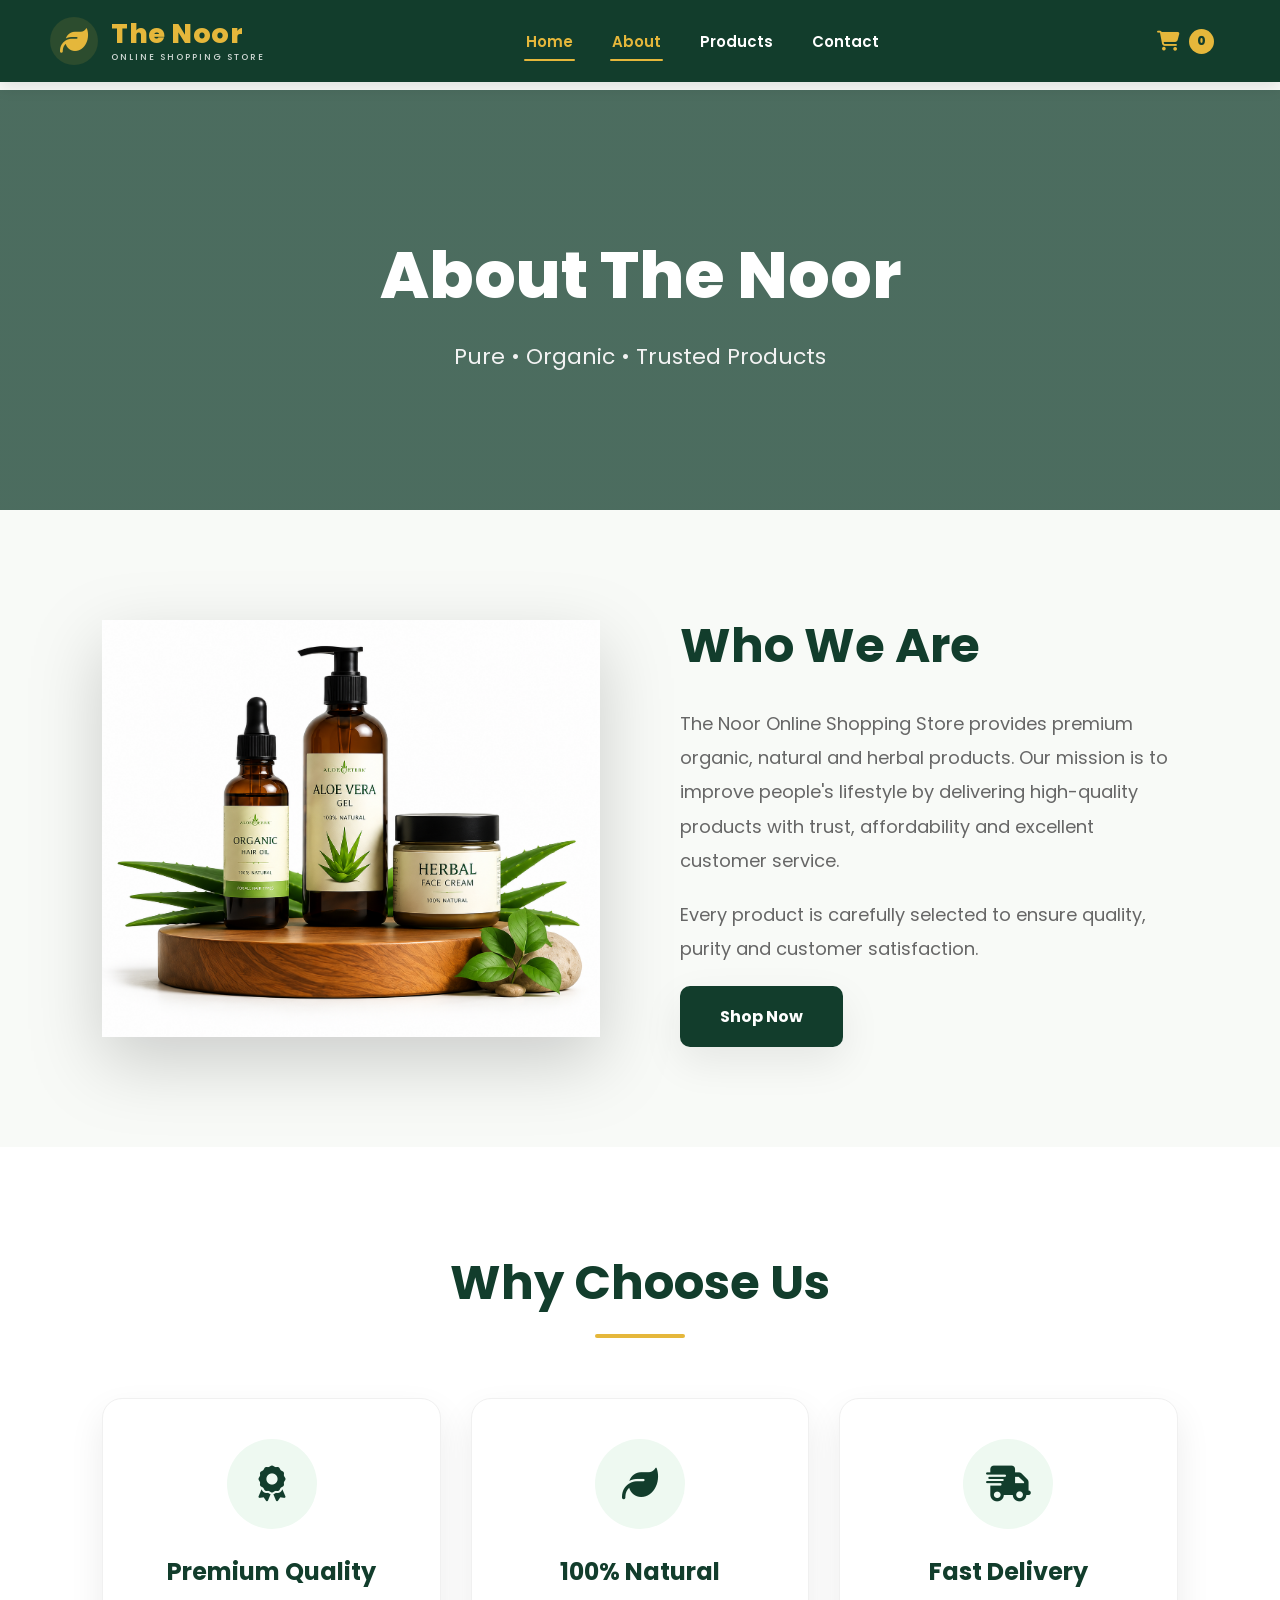
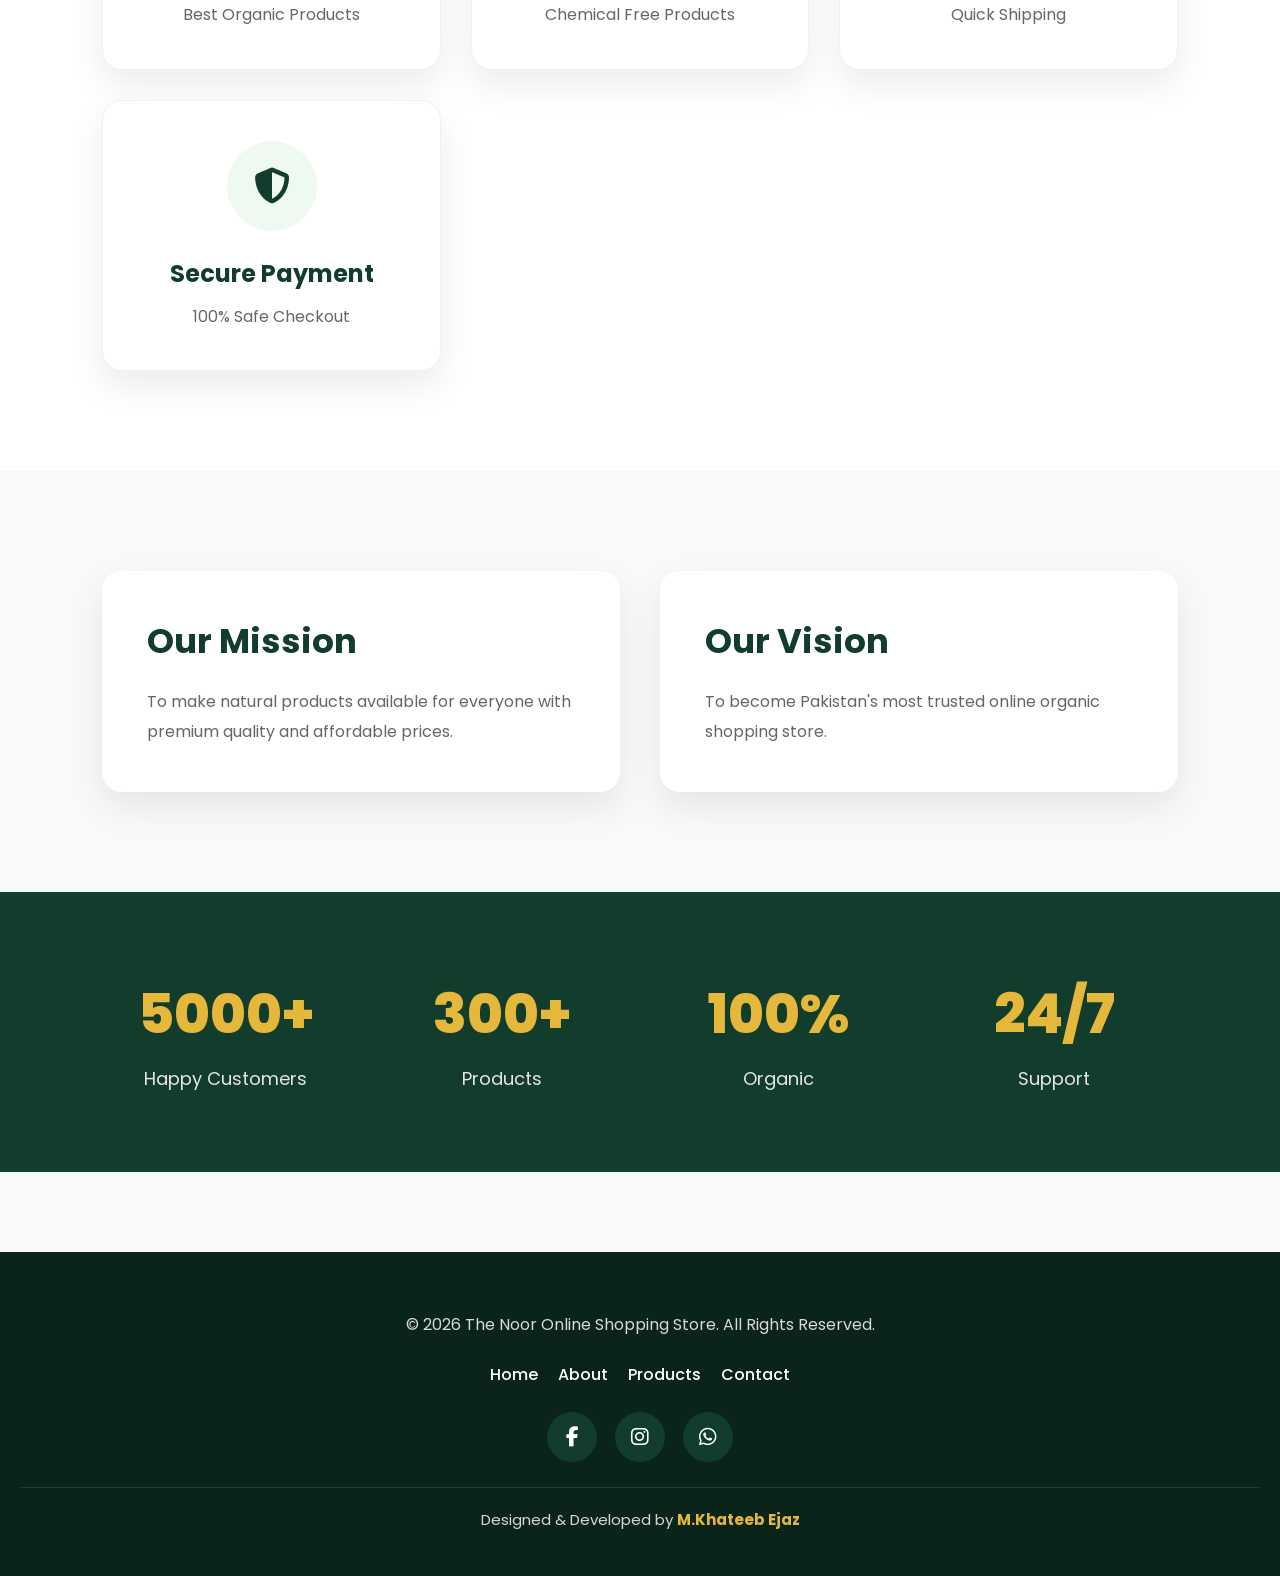
==== commit 4493ab59: "Update about.html" ====
--- a/about.html
+++ b/about.html
@@ -46,11 +46,13 @@
             <i class="fa-solid fa-leaf"></i>
 
             <div>
+
                 <h2>The Noor</h2>
 
                 <span>
                     ONLINE SHOPPING STORE
                 </span>
+
             </div>
 
         </a>
@@ -61,13 +63,13 @@
         <ul class="menu" id="mainMenu">
 
             <li>
-                <a href="index.html">
+                <a class="active" href="index.html">
                     Home
                 </a>
             </li>
 
             <li>
-                <a class="active" href="about.html">
+                <a href="about.html">
                     About
                 </a>
             </li>
